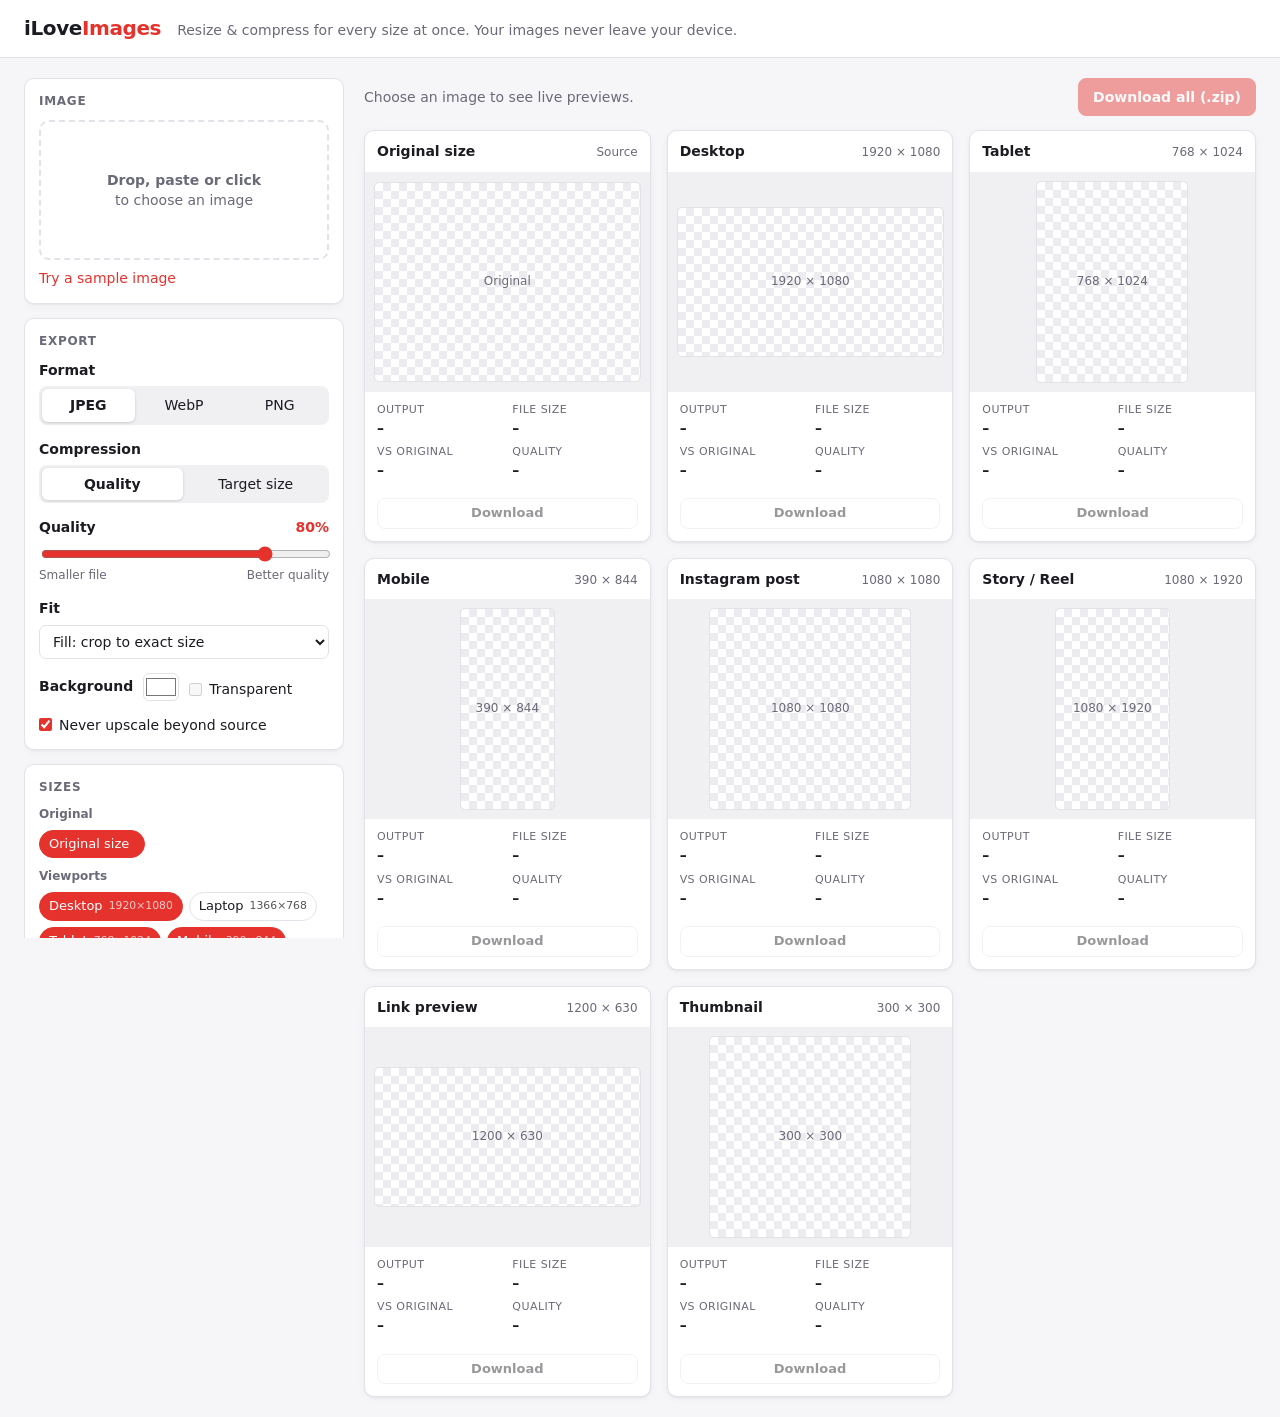
==== index.html @ 674a6811 "Add in-browser multi-size image resizer and compressor Static page with live previews for preset and" ====
<!doctype html>
<html lang="en">
<head>
  <meta charset="utf-8">
  <meta name="viewport" content="width=device-width, initial-scale=1">
  <title>iLoveImages Resizer</title>
  <meta name="description" content="Resize and compress images for many sizes at once, entirely in your browser.">
  <link rel="icon" href="favicon.svg" type="image/svg+xml">
  <link rel="stylesheet" href="styles.css">
</head>
<body>
  <header class="topbar">
    <div class="brand">iLove<span>Images</span></div>
    <p class="tagline">Resize &amp; compress for every size at once. Your images never leave your device.</p>
  </header>

  <main class="layout">
    <!-- Sidebar: source + export settings + presets -->
    <aside class="sidebar">
      <section class="panel" id="source-panel">
        <h2>Image</h2>
        <label class="dropzone" id="dropzone">
          <input type="file" id="file-input" accept="image/*" hidden>
          <img id="source-preview" alt="" hidden>
          <span class="dz-text" id="dz-text"><strong>Drop, paste or click</strong><br>to choose an image</span>
        </label>
        <dl class="meta" id="source-meta" hidden>
          <dt>File</dt><dd id="src-name"></dd>
          <dt>Dimensions</dt><dd id="src-dims"></dd>
          <dt>Size</dt><dd id="src-size"></dd>
        </dl>
        <button type="button" class="link-btn" id="sample-btn">Try a sample image</button>
      </section>

      <section class="panel">
        <h2>Export</h2>
        <div class="field">
          <span class="label">Format</span>
          <div class="seg" id="format-seg" role="radiogroup" aria-label="Format"></div>
        </div>

        <div class="field">
          <span class="label">Compression</span>
          <div class="seg" role="radiogroup" aria-label="Compression mode">
            <button type="button" data-mode="quality" class="seg-btn">Quality</button>
            <button type="button" data-mode="target" class="seg-btn">Target size</button>
          </div>
        </div>

        <div class="field" id="quality-field">
          <label class="label" for="quality">Quality <output id="quality-out"></output></label>
          <input type="range" id="quality" min="5" max="100" step="1">
          <div class="range-hints"><span>Smaller file</span><span>Better quality</span></div>
        </div>

        <div class="field" id="target-field" hidden>
          <label class="label" for="target-kb">Max file size per image</label>
          <div class="input-unit">
            <input type="number" id="target-kb" min="5" step="5" inputmode="numeric">
            <span>KB</span>
          </div>
          <label class="check"><input type="checkbox" id="allow-downscale"> Shrink dimensions if needed</label>
        </div>

        <p class="note" id="png-note" hidden>PNG is lossless, so the quality setting has no effect. Choose JPEG or WebP for smaller files.</p>

        <div class="field">
          <label class="label" for="fit">Fit</label>
          <select id="fit">
            <option value="cover">Fill: crop to exact size</option>
            <option value="contain">Fit inside: keep ratio, no crop</option>
            <option value="pad">Pad: exact size with background</option>
            <option value="stretch">Stretch: exact size, distort</option>
          </select>
        </div>

        <div class="field row">
          <label class="label" for="bg">Background</label>
          <input type="color" id="bg">
          <label class="check"><input type="checkbox" id="transparent"> Transparent</label>
        </div>

        <label class="check"><input type="checkbox" id="no-upscale"> Never upscale beyond source</label>
      </section>

      <section class="panel">
        <h2>Sizes</h2>
        <div id="preset-groups"></div>
        <form class="custom-form" id="custom-form">
          <input type="text" id="custom-name" placeholder="Name" maxlength="24" aria-label="Custom size name">
          <input type="number" id="custom-w" placeholder="W" min="1" max="10000" required aria-label="Width">
          <span>×</span>
          <input type="number" id="custom-h" placeholder="H" min="1" max="10000" required aria-label="Height">
          <button type="submit" class="btn small">Add</button>
        </form>
      </section>
    </aside>

    <!-- Results: one live card per enabled size -->
    <section class="results">
      <div class="results-bar">
        <div id="summary" class="summary">Choose an image to see live previews.</div>
        <button type="button" class="btn primary" id="download-all" disabled>Download all (.zip)</button>
      </div>
      <div class="grid" id="grid"></div>
    </section>
  </main>

  <dialog id="lightbox">
    <div class="lb-head">
      <span id="lb-title"></span>
      <button type="button" class="btn small" id="lb-close">Close</button>
    </div>
    <div class="lb-body checker"><img id="lb-img" alt=""></div>
  </dialog>

  <script type="module" src="app.js"></script>
</body>
</html>
---- styles.css ----
:root {
  --bg: #f6f6f8;
  --surface: #ffffff;
  --surface-2: #f0f0f3;
  --border: #e2e2e8;
  --text: #1b1b22;
  --muted: #6a6a78;
  --accent: #e5322d;
  --accent-text: #ffffff;
  --good: #1d8a4e;
  --warn: #b26a00;
  --checker-a: #ececf0;
  --checker-b: #ffffff;
  --radius: 10px;
  --shadow: 0 1px 2px rgb(0 0 0 / 0.05), 0 2px 8px rgb(0 0 0 / 0.04);
  color-scheme: light;
}

@media (prefers-color-scheme: dark) {
  :root:not([data-theme="light"]) {
    --bg: #121216;
    --surface: #1b1b21;
    --surface-2: #24242c;
    --border: #2f2f39;
    --text: #ececf1;
    --muted: #9a9aa8;
    --accent: #ff4d47;
    --good: #4cc282;
    --warn: #f0a83a;
    --checker-a: #26262d;
    --checker-b: #1e1e24;
    --shadow: none;
    color-scheme: dark;
  }
}

* { box-sizing: border-box; }
[hidden] { display: none !important; }

body {
  margin: 0;
  background: var(--bg);
  color: var(--text);
  font: 14px/1.45 system-ui, -apple-system, "Segoe UI", Roboto, sans-serif;
}

/* ---------- Top bar ---------- */
.topbar {
  display: flex;
  align-items: baseline;
  gap: 16px;
  flex-wrap: wrap;
  padding: 14px 24px;
  border-bottom: 1px solid var(--border);
  background: var(--surface);
}
.brand { font-weight: 800; font-size: 20px; letter-spacing: -0.02em; }
.brand span { color: var(--accent); }
.tagline { margin: 0; color: var(--muted); }

/* ---------- Layout ---------- */
.layout {
  display: grid;
  grid-template-columns: 320px minmax(0, 1fr);
  gap: 20px;
  padding: 20px 24px;
  align-items: start;
}
.sidebar {
  position: sticky;
  top: 20px;
  display: flex;
  flex-direction: column;
  gap: 14px;
  max-height: calc(100vh - 40px);
  overflow-y: auto;
}
@media (max-width: 860px) {
  .layout { grid-template-columns: 1fr; padding: 16px; }
  .sidebar { position: static; max-height: none; overflow: visible; }
  .topbar { padding: 12px 16px; }
}

.panel {
  background: var(--surface);
  border: 1px solid var(--border);
  border-radius: var(--radius);
  padding: 14px;
  box-shadow: var(--shadow);
}
.panel h2 {
  margin: 0 0 10px;
  font-size: 12px;
  text-transform: uppercase;
  letter-spacing: 0.06em;
  color: var(--muted);
}

/* ---------- Source / dropzone ---------- */
.dropzone {
  display: grid;
  place-items: center;
  min-height: 140px;
  border: 2px dashed var(--border);
  border-radius: var(--radius);
  cursor: pointer;
  text-align: center;
  color: var(--muted);
  overflow: hidden;
  transition: border-color 0.15s, background 0.15s;
}
.dropzone:hover, .dropzone.dragging { border-color: var(--accent); background: var(--surface-2); }
.dropzone img { max-width: 100%; max-height: 200px; display: block; }
.dropzone.has-image .dz-text { display: none; }
.dropzone.has-image { border-style: solid; min-height: 0; }

.meta {
  display: grid;
  grid-template-columns: auto 1fr;
  gap: 2px 12px;
  margin: 10px 0 0;
}
.meta dt { color: var(--muted); }
.meta dd { margin: 0; overflow-wrap: anywhere; font-variant-numeric: tabular-nums; }

.link-btn {
  margin-top: 8px;
  padding: 0;
  border: 0;
  background: none;
  color: var(--accent);
  cursor: pointer;
  font: inherit;
}
.link-btn:hover { text-decoration: underline; }

/* ---------- Form fields ---------- */
.field { margin-bottom: 14px; }
.field.row { display: flex; align-items: center; gap: 10px; flex-wrap: wrap; }
.field.row .label { margin: 0; }
.label { display: block; margin-bottom: 6px; font-weight: 600; }
.label output { float: right; font-weight: 600; color: var(--accent); font-variant-numeric: tabular-nums; }

.seg {
  display: flex;
  background: var(--surface-2);
  border-radius: 8px;
  padding: 3px;
  gap: 3px;
}
.seg-btn {
  flex: 1;
  border: 0;
  background: transparent;
  color: var(--text);
  padding: 6px 8px;
  border-radius: 6px;
  cursor: pointer;
  font: inherit;
  font-weight: 500;
}
.seg-btn[aria-checked="true"] { background: var(--surface); box-shadow: 0 1px 3px rgb(0 0 0 / 0.15); font-weight: 650; }
.seg-btn:disabled { opacity: 0.4; cursor: not-allowed; }

input[type="range"] { width: 100%; accent-color: var(--accent); }
.range-hints { display: flex; justify-content: space-between; font-size: 12px; color: var(--muted); }

select, input[type="number"], input[type="text"] {
  width: 100%;
  padding: 7px 9px;
  border: 1px solid var(--border);
  border-radius: 7px;
  background: var(--surface);
  color: var(--text);
  font: inherit;
}
input[type="color"] {
  width: 36px; height: 28px; padding: 0; border: 1px solid var(--border); border-radius: 6px; background: none;
}
.input-unit { display: flex; align-items: center; gap: 8px; }
.input-unit input { flex: 1; }

.check { display: flex; align-items: center; gap: 7px; cursor: pointer; margin-top: 6px; }
.check input { accent-color: var(--accent); margin: 0; }
.note { margin: -4px 0 14px; padding: 8px 10px; background: var(--surface-2); border-radius: 7px; color: var(--muted); font-size: 13px; }

/* ---------- Presets ---------- */
.preset-group + .preset-group { margin-top: 10px; }
.preset-group h3 { margin: 0 0 6px; font-size: 12px; color: var(--muted); font-weight: 600; }
.chips { display: flex; flex-wrap: wrap; gap: 6px; }
.chip {
  display: inline-flex;
  align-items: center;
  gap: 6px;
  padding: 4px 9px;
  border: 1px solid var(--border);
  border-radius: 999px;
  cursor: pointer;
  user-select: none;
  font-size: 13px;
  background: var(--surface);
}
.chip input { display: none; }
.chip:has(input:checked) { background: var(--accent); border-color: var(--accent); color: var(--accent-text); }
.chip small { opacity: 0.75; font-variant-numeric: tabular-nums; }
.chip .remove { border: 0; background: none; color: inherit; cursor: pointer; padding: 0 0 0 2px; font-size: 14px; line-height: 1; }

.custom-form { display: flex; align-items: center; gap: 6px; margin-top: 12px; }
.custom-form #custom-name { flex: 1.4; min-width: 0; }
.custom-form input[type="number"] { flex: 1; min-width: 0; }

/* ---------- Buttons ---------- */
.btn {
  border: 1px solid var(--border);
  background: var(--surface);
  color: var(--text);
  padding: 8px 14px;
  border-radius: 8px;
  cursor: pointer;
  font: inherit;
  font-weight: 600;
  white-space: nowrap;
}
.btn:hover:not(:disabled) { border-color: var(--accent); }
.btn:disabled { opacity: 0.45; cursor: not-allowed; }
.btn.small { padding: 5px 10px; font-size: 13px; }
.btn.primary { background: var(--accent); border-color: var(--accent); color: var(--accent-text); }
.btn.primary:hover:not(:disabled) { filter: brightness(1.08); }

/* ---------- Results ---------- */
.results-bar {
  display: flex;
  align-items: center;
  justify-content: space-between;
  gap: 12px;
  flex-wrap: wrap;
  margin-bottom: 14px;
}
.summary { color: var(--muted); font-variant-numeric: tabular-nums; }
.summary strong { color: var(--text); }

.grid {
  display: grid;
  grid-template-columns: repeat(auto-fill, minmax(250px, 1fr));
  gap: 16px;
  align-items: start;
}

.card {
  background: var(--surface);
  border: 1px solid var(--border);
  border-radius: var(--radius);
  overflow: hidden;
  box-shadow: var(--shadow);
  display: flex;
  flex-direction: column;
}
.card-head {
  display: flex;
  justify-content: space-between;
  align-items: baseline;
  gap: 8px;
  padding: 10px 12px;
}
.card-title { font-weight: 650; }
.card-target { color: var(--muted); font-size: 12px; font-variant-numeric: tabular-nums; white-space: nowrap; }

.frame-wrap {
  padding: 10px;
  background: var(--surface-2);
  display: grid;
  place-items: center;
  height: 220px;
  container-type: size;
}
.frame {
  position: relative;
  /* --r = width / height of the output; fit the frame inside the wrap */
  width: min(100cqw, calc(100cqh * var(--r, 1)));
  aspect-ratio: var(--r, 1);
  border-radius: 4px;
  overflow: hidden;
  outline: 1px solid var(--border);
  cursor: zoom-in;
}
.frame img { display: block; width: 100%; height: 100%; object-fit: fill; }
.frame .placeholder {
  position: absolute; inset: 0;
  display: grid; place-items: center;
  color: var(--muted); font-size: 12px; text-align: center; padding: 6px;
}
.frame.busy::after {
  content: "";
  position: absolute; inset: 0;
  background: linear-gradient(90deg, transparent, rgb(255 255 255 / 0.25), transparent);
  background-size: 200% 100%;
  animation: shimmer 1s linear infinite;
}
@keyframes shimmer { from { background-position: 200% 0; } to { background-position: -200% 0; } }

.checker {
  background-color: var(--checker-b);
  background-image:
    linear-gradient(45deg, var(--checker-a) 25%, transparent 25%),
    linear-gradient(-45deg, var(--checker-a) 25%, transparent 25%),
    linear-gradient(45deg, transparent 75%, var(--checker-a) 75%),
    linear-gradient(-45deg, transparent 75%, var(--checker-a) 75%);
  background-size: 16px 16px;
  background-position: 0 0, 0 8px, 8px -8px, -8px 0;
}

.stats {
  display: grid;
  grid-template-columns: 1fr 1fr;
  gap: 6px 10px;
  padding: 10px 12px 4px;
  font-variant-numeric: tabular-nums;
}
.stat span { display: block; font-size: 11px; color: var(--muted); text-transform: uppercase; letter-spacing: 0.04em; }
.stat b { font-weight: 650; }
.saving.good { color: var(--good); }
.saving.bad { color: var(--warn); }

.badges { display: flex; flex-wrap: wrap; gap: 4px; padding: 4px 12px 0; min-height: 4px; }
.badge { font-size: 11px; padding: 2px 7px; border-radius: 999px; background: var(--surface-2); color: var(--warn); }

.card-foot { padding: 10px 12px 12px; margin-top: auto; }
.card-foot .btn { width: 100%; }

/* ---------- Lightbox ---------- */
dialog#lightbox {
  width: min(96vw, 1400px);
  max-height: 92vh;
  padding: 0;
  border: 1px solid var(--border);
  border-radius: var(--radius);
  background: var(--surface);
  color: var(--text);
}
dialog#lightbox::backdrop { background: rgb(0 0 0 / 0.6); }
.lb-head { display: flex; justify-content: space-between; align-items: center; gap: 12px; padding: 10px 14px; border-bottom: 1px solid var(--border); font-variant-numeric: tabular-nums; }
.lb-body { overflow: auto; max-height: calc(92vh - 54px); display: grid; place-items: center; }
.lb-body img { display: block; max-width: none; }
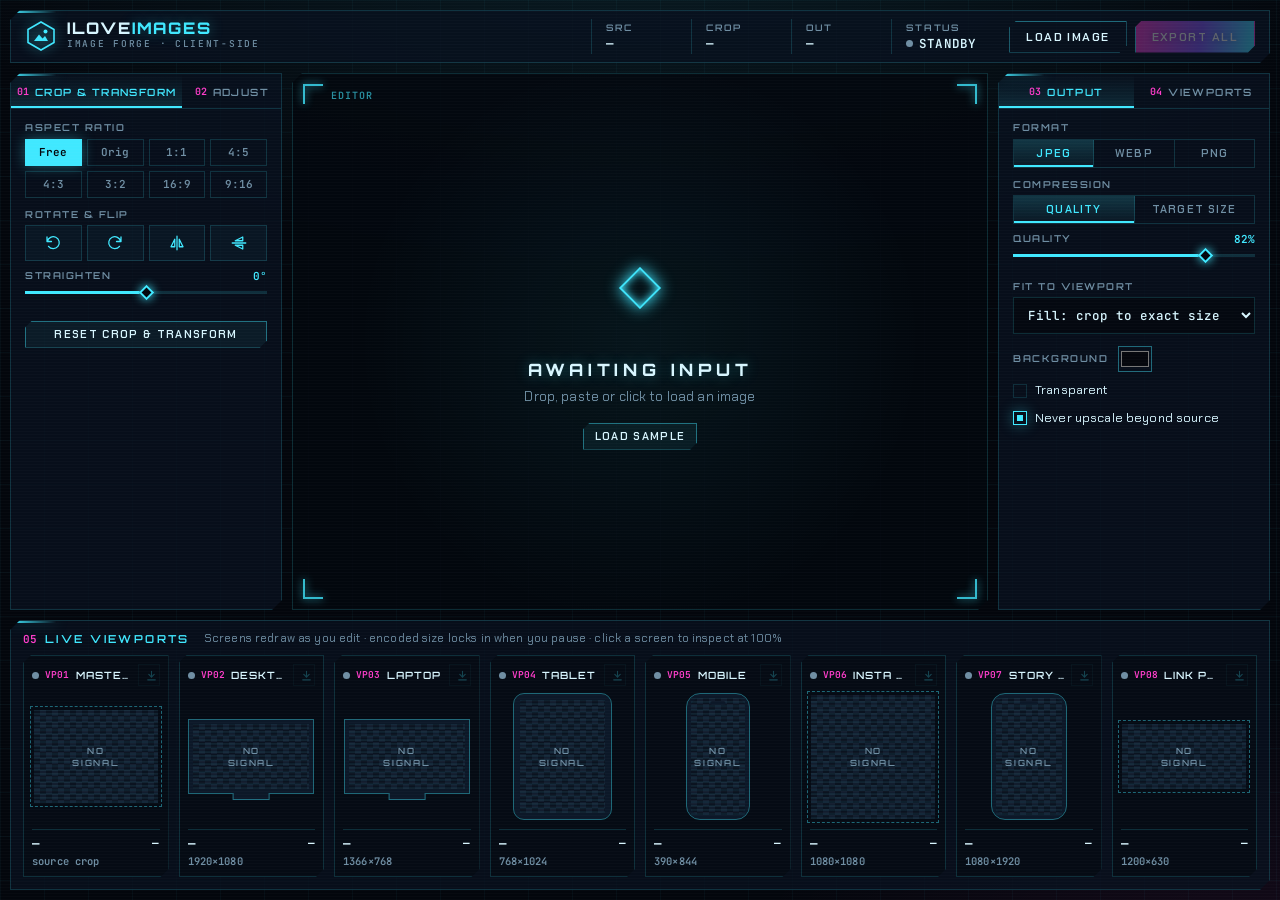
==== commit 10b0923e: "Redesign as live crop/edit studio with sci-fi HUD theme Interactive crop with aspect lock, rotate/fl" ====
--- a/index.html
+++ b/index.html
@@ -3,114 +3,181 @@
 <head>
   <meta charset="utf-8">
   <meta name="viewport" content="width=device-width, initial-scale=1">
-  <title>iLoveImages Resizer</title>
-  <meta name="description" content="Resize and compress images for many sizes at once, entirely in your browser.">
+  <title>iLoveImages Forge</title>
+  <meta name="description" content="Crop, edit and export an image to every screen size at once, live, entirely in your browser.">
   <link rel="icon" href="favicon.svg" type="image/svg+xml">
+  <link rel="preconnect" href="https://fonts.googleapis.com">
+  <link rel="preconnect" href="https://fonts.gstatic.com" crossorigin>
+  <link href="https://fonts.googleapis.com/css2?family=Chakra+Petch:wght@400;500;600;700&family=JetBrains+Mono:wght@400;600&family=Orbitron:wght@600;800&display=swap" rel="stylesheet">
   <link rel="stylesheet" href="styles.css">
 </head>
 <body>
-  <header class="topbar">
-    <div class="brand">iLove<span>Images</span></div>
-    <p class="tagline">Resize &amp; compress for every size at once. Your images never leave your device.</p>
-  </header>
+  <div class="app">
+    <!-- ============ HUD top bar ============ -->
+    <header class="hud">
+      <div class="logo">
+        <svg viewBox="0 0 32 32" aria-hidden="true"><path d="M16 2 29 9.5v13L16 30 3 22.5v-13z" fill="none" stroke="currentColor" stroke-width="1.6"/><path d="M9 21l5-6.5 3.5 4 2.5-2.5 3 5z" fill="currentColor"/><circle cx="20.5" cy="11.5" r="2" fill="currentColor"/></svg>
+        <div>
+          <div class="logo-name">ILOVE<span>IMAGES</span></div>
+          <div class="logo-sub">IMAGE FORGE · CLIENT-SIDE</div>
+        </div>
+      </div>
+      <dl class="readouts">
+        <div><dt>SRC</dt><dd id="ro-src">—</dd></div>
+        <div><dt>CROP</dt><dd id="ro-crop">—</dd></div>
+        <div><dt>OUT</dt><dd id="ro-out">—</dd></div>
+        <div><dt>STATUS</dt><dd><span class="led" id="status-led"></span><span id="ro-status">STANDBY</span></dd></div>
+      </dl>
+      <div class="hud-actions">
+        <label class="btn ghost" for="file-input">Load image</label>
+        <input type="file" id="file-input" accept="image/*" hidden>
+        <button type="button" class="btn primary" id="download-all" disabled>Export all</button>
+      </div>
+    </header>
 
-  <main class="layout">
-    <!-- Sidebar: source + export settings + presets -->
-    <aside class="sidebar">
-      <section class="panel" id="source-panel">
-        <h2>Image</h2>
-        <label class="dropzone" id="dropzone">
-          <input type="file" id="file-input" accept="image/*" hidden>
-          <img id="source-preview" alt="" hidden>
-          <span class="dz-text" id="dz-text"><strong>Drop, paste or click</strong><br>to choose an image</span>
-        </label>
-        <dl class="meta" id="source-meta" hidden>
-          <dt>File</dt><dd id="src-name"></dd>
-          <dt>Dimensions</dt><dd id="src-dims"></dd>
-          <dt>Size</dt><dd id="src-size"></dd>
-        </dl>
-        <button type="button" class="link-btn" id="sample-btn">Try a sample image</button>
-      </section>
+    <!-- ============ Left rail: editing tools ============ -->
+    <aside class="rail rail-left module" aria-label="Editing tools">
+      <div class="tabs" role="tablist">
+        <button type="button" role="tab" data-tab="t-crop" aria-selected="true"><i>01</i>Crop &amp; transform</button>
+        <button type="button" role="tab" data-tab="t-adjust" aria-selected="false"><i>02</i>Adjust</button>
+      </div>
 
-      <section class="panel">
-        <h2>Export</h2>
-        <div class="field">
-          <span class="label">Format</span>
-          <div class="seg" id="format-seg" role="radiogroup" aria-label="Format"></div>
+      <div class="tab-panel" id="t-crop" role="tabpanel">
+        <span class="field-label">Aspect ratio</span>
+        <div class="chips" id="aspect-chips">
+          <button type="button" data-aspect="free">Free</button>
+          <button type="button" data-aspect="orig">Orig</button>
+          <button type="button" data-aspect="1">1:1</button>
+          <button type="button" data-aspect="0.8">4:5</button>
+          <button type="button" data-aspect="1.3333">4:3</button>
+          <button type="button" data-aspect="1.5">3:2</button>
+          <button type="button" data-aspect="1.7778">16:9</button>
+          <button type="button" data-aspect="0.5625">9:16</button>
+        </div>
+        <span class="field-label">Rotate &amp; flip</span>
+        <div class="tool-row">
+          <button type="button" class="icon-btn" id="rot-left" title="Rotate left" aria-label="Rotate left">
+            <svg viewBox="0 0 24 24"><path d="M4 4v6h6M4.5 10A8 8 0 1 1 6 16.5"/></svg></button>
+          <button type="button" class="icon-btn" id="rot-right" title="Rotate right" aria-label="Rotate right">
+            <svg viewBox="0 0 24 24"><path d="M20 4v6h-6M19.5 10A8 8 0 1 0 18 16.5"/></svg></button>
+          <button type="button" class="icon-btn" id="flip-h" title="Flip horizontal" aria-label="Flip horizontal">
+            <svg viewBox="0 0 24 24"><path d="M12 3v18M9 7 4 17h5zM15 7l5 10h-5z"/></svg></button>
+          <button type="button" class="icon-btn" id="flip-v" title="Flip vertical" aria-label="Flip vertical">
+            <svg viewBox="0 0 24 24"><path d="M3 12h18M7 9 17 4v5zM7 15l10 5v-5z"/></svg></button>
+        </div>
+        <div class="slider" data-key="straighten">
+          <label>Straighten <output></output></label>
+          <input type="range" min="-45" max="45" step="0.5" value="0">
+        </div>
+        <button type="button" class="btn small wide" id="crop-reset">Reset crop &amp; transform</button>
+      </div>
+
+      <div class="tab-panel" id="t-adjust" role="tabpanel" hidden>
+        <span class="field-label">Looks</span>
+        <div class="chips" id="look-chips"></div>
+        <p class="note" id="filter-note" hidden>Your browser can't apply colour filters on canvas. Vignette still works.</p>
+        <div id="adjust-sliders"></div>
+        <button type="button" class="btn small wide" id="adjust-reset">Reset adjustments</button>
+      </div>
+    </aside>
+
+    <!-- ============ Stage: the editable image ============ -->
+    <main class="stage" id="stage">
+      <div class="stage-hud tl" id="stage-tl">EDITOR</div>
+      <div class="stage-hud tr" id="stage-tr"></div>
+      <div class="stage-hud bl" id="stage-bl"></div>
+      <div class="stage-hud br"><button type="button" class="link" id="reset-all" hidden>Reset all edits</button></div>
+      <span class="corner c1"></span><span class="corner c2"></span><span class="corner c3"></span><span class="corner c4"></span>
+
+      <div class="canvas-box" id="canvas-box" hidden>
+        <canvas id="stage-canvas"></canvas>
+        <div class="crop-layer" id="crop-layer">
+          <div class="crop-box" id="crop-box">
+            <div class="thirds"></div>
+            <span class="h" data-h="nw"></span><span class="h" data-h="n"></span><span class="h" data-h="ne"></span>
+            <span class="h" data-h="e"></span><span class="h" data-h="se"></span><span class="h" data-h="s"></span>
+            <span class="h" data-h="sw"></span><span class="h" data-h="w"></span>
+            <span class="crop-tag" id="crop-tag"></span>
+          </div>
+        </div>
+      </div>
+
+      <label class="intake" id="intake" for="file-input">
+        <span class="rings"><i></i><i></i><i></i></span>
+        <span class="intake-title">Awaiting input</span>
+        <span class="intake-sub">Drop, paste or click to load an image</span>
+        <button type="button" class="btn small" id="sample-btn">Load sample</button>
+      </label>
+    </main>
+
+    <!-- ============ Right rail: output settings ============ -->
+    <aside class="rail rail-right module" aria-label="Export settings">
+      <div class="tabs" role="tablist">
+        <button type="button" role="tab" data-tab="t-output" aria-selected="true"><i>03</i>Output</button>
+        <button type="button" role="tab" data-tab="t-vps" aria-selected="false"><i>04</i>Viewports</button>
+      </div>
+
+      <div class="tab-panel" id="t-output" role="tabpanel">
+        <span class="field-label">Format</span>
+        <div class="seg" id="format-seg" role="radiogroup" aria-label="Format"></div>
+
+        <span class="field-label">Compression</span>
+        <div class="seg" role="radiogroup" aria-label="Compression mode">
+          <button type="button" data-mode="quality" role="radio">Quality</button>
+          <button type="button" data-mode="target" role="radio">Target size</button>
         </div>
 
-        <div class="field">
-          <span class="label">Compression</span>
-          <div class="seg" role="radiogroup" aria-label="Compression mode">
-            <button type="button" data-mode="quality" class="seg-btn">Quality</button>
-            <button type="button" data-mode="target" class="seg-btn">Target size</button>
-          </div>
+        <div class="slider" id="quality-field">
+          <label>Quality <output id="quality-out"></output></label>
+          <input type="range" id="quality" min="5" max="100" step="1">
+        </div>
+        <p class="note" id="png-note" hidden>PNG is lossless. Quality has no effect.</p>
+
+        <div id="target-field" hidden>
+          <label class="field-label" for="target-kb">Max size per file</label>
+          <div class="unit-input"><input type="number" id="target-kb" min="5" step="5" inputmode="numeric"><span>KB</span></div>
+          <label class="check"><input type="checkbox" id="allow-downscale"><span></span>Shrink dimensions if needed</label>
         </div>
 
-        <div class="field" id="quality-field">
-          <label class="label" for="quality">Quality <output id="quality-out"></output></label>
-          <input type="range" id="quality" min="5" max="100" step="1">
-          <div class="range-hints"><span>Smaller file</span><span>Better quality</span></div>
+        <label class="field-label" for="fit">Fit to viewport</label>
+        <select id="fit">
+          <option value="cover">Fill: crop to exact size</option>
+          <option value="contain">Fit inside: keep ratio</option>
+          <option value="pad">Pad: exact size + background</option>
+          <option value="stretch">Stretch: exact size</option>
+        </select>
+
+        <div class="bg-row">
+          <span class="field-label">Background</span>
+          <input type="color" id="bg" aria-label="Background colour">
+          <label class="check"><input type="checkbox" id="transparent"><span></span>Transparent</label>
         </div>
+        <label class="check"><input type="checkbox" id="no-upscale"><span></span>Never upscale beyond source</label>
+      </div>
 
-        <div class="field" id="target-field" hidden>
-          <label class="label" for="target-kb">Max file size per image</label>
-          <div class="input-unit">
-            <input type="number" id="target-kb" min="5" step="5" inputmode="numeric">
-            <span>KB</span>
-          </div>
-          <label class="check"><input type="checkbox" id="allow-downscale"> Shrink dimensions if needed</label>
-        </div>
-
-        <p class="note" id="png-note" hidden>PNG is lossless, so the quality setting has no effect. Choose JPEG or WebP for smaller files.</p>
-
-        <div class="field">
-          <label class="label" for="fit">Fit</label>
-          <select id="fit">
-            <option value="cover">Fill: crop to exact size</option>
-            <option value="contain">Fit inside: keep ratio, no crop</option>
-            <option value="pad">Pad: exact size with background</option>
-            <option value="stretch">Stretch: exact size, distort</option>
-          </select>
-        </div>
-
-        <div class="field row">
-          <label class="label" for="bg">Background</label>
-          <input type="color" id="bg">
-          <label class="check"><input type="checkbox" id="transparent"> Transparent</label>
-        </div>
-
-        <label class="check"><input type="checkbox" id="no-upscale"> Never upscale beyond source</label>
-      </section>
-
-      <section class="panel">
-        <h2>Sizes</h2>
-        <div id="preset-groups"></div>
+      <div class="tab-panel" id="t-vps" role="tabpanel" hidden>
+        <div id="vp-toggles"></div>
         <form class="custom-form" id="custom-form">
-          <input type="text" id="custom-name" placeholder="Name" maxlength="24" aria-label="Custom size name">
+          <input type="text" id="custom-name" placeholder="Name" maxlength="20" aria-label="Viewport name">
           <input type="number" id="custom-w" placeholder="W" min="1" max="10000" required aria-label="Width">
-          <span>×</span>
           <input type="number" id="custom-h" placeholder="H" min="1" max="10000" required aria-label="Height">
-          <button type="submit" class="btn small">Add</button>
+          <button type="submit" class="btn small" aria-label="Add viewport">+</button>
         </form>
-      </section>
+      </div>
     </aside>
 
-    <!-- Results: one live card per enabled size -->
-    <section class="results">
-      <div class="results-bar">
-        <div id="summary" class="summary">Choose an image to see live previews.</div>
-        <button type="button" class="btn primary" id="download-all" disabled>Download all (.zip)</button>
+    <!-- ============ Viewport deck: live outputs ============ -->
+    <section class="deck" aria-label="Live viewport previews">
+      <div class="deck-head">
+        <h2><i>05</i>Live viewports</h2>
+        <span class="deck-sub" id="deck-sub">Screens redraw as you edit · encoded size locks in when you pause · click a screen to inspect at 100%</span>
       </div>
-      <div class="grid" id="grid"></div>
+      <div class="deck-track" id="deck"></div>
     </section>
-  </main>
+  </div>
 
   <dialog id="lightbox">
-    <div class="lb-head">
-      <span id="lb-title"></span>
-      <button type="button" class="btn small" id="lb-close">Close</button>
-    </div>
+    <div class="lb-head"><span id="lb-title"></span><button type="button" class="btn small" id="lb-close">Close</button></div>
     <div class="lb-body checker"><img id="lb-img" alt=""></div>
   </dialog>
 
--- a/styles.css
+++ b/styles.css
@@ -1,343 +1,715 @@
+/* =====================================================================
+   iLoveImages Forge: sci-fi HUD theme. Single-screen, no scrollbars.
+   ===================================================================== */
 :root {
-  --bg: #f6f6f8;
-  --surface: #ffffff;
-  --surface-2: #f0f0f3;
-  --border: #e2e2e8;
-  --text: #1b1b22;
-  --muted: #6a6a78;
-  --accent: #e5322d;
-  --accent-text: #ffffff;
-  --good: #1d8a4e;
-  --warn: #b26a00;
-  --checker-a: #ececf0;
-  --checker-b: #ffffff;
-  --radius: 10px;
-  --shadow: 0 1px 2px rgb(0 0 0 / 0.05), 0 2px 8px rgb(0 0 0 / 0.04);
-  color-scheme: light;
-}
-
-@media (prefers-color-scheme: dark) {
-  :root:not([data-theme="light"]) {
-    --bg: #121216;
-    --surface: #1b1b21;
-    --surface-2: #24242c;
-    --border: #2f2f39;
-    --text: #ececf1;
-    --muted: #9a9aa8;
-    --accent: #ff4d47;
-    --good: #4cc282;
-    --warn: #f0a83a;
-    --checker-a: #26262d;
-    --checker-b: #1e1e24;
-    --shadow: none;
-    color-scheme: dark;
-  }
+  --void: #03060c;
+  --panel: rgba(8, 17, 30, 0.8);
+  --panel-solid: #08111e;
+  --line: rgba(64, 232, 255, 0.16);
+  --line-strong: rgba(64, 232, 255, 0.42);
+  --cyan: #40e8ff;
+  --cyan-dim: rgba(64, 232, 255, 0.6);
+  --magenta: #ff3dcb;
+  --amber: #ffb547;
+  --green: #45ffaa;
+  --red: #ff5470;
+  --text: #d8f6ff;
+  --muted: #6f8ea3;
+  --glow: 0 0 14px rgba(64, 232, 255, 0.35);
+  --font-ui: "Chakra Petch", system-ui, sans-serif;
+  --font-display: "Orbitron", "Chakra Petch", sans-serif;
+  --font-mono: "JetBrains Mono", ui-monospace, monospace;
+  --cut: 10px;
+  --deck-h: clamp(200px, 30vh, 290px);
+  color-scheme: dark;
 }
 
 * { box-sizing: border-box; }
 [hidden] { display: none !important; }
 
+html, body { margin: 0; height: 100%; }
 body {
+  background:
+    radial-gradient(1200px 600px at 50% -10%, rgba(64, 232, 255, 0.10), transparent 60%),
+    radial-gradient(900px 500px at 100% 110%, rgba(255, 61, 203, 0.08), transparent 60%),
+    linear-gradient(rgba(64, 232, 255, 0.035) 1px, transparent 1px) 0 0 / 44px 44px,
+    linear-gradient(90deg, rgba(64, 232, 255, 0.035) 1px, transparent 1px) 0 0 / 44px 44px,
+    var(--void);
+  color: var(--text);
+  font: 14px/1.4 var(--font-ui);
+  letter-spacing: 0.01em;
+  -webkit-font-smoothing: antialiased;
+}
+/* faint CRT scanlines */
+body::after {
+  content: "";
+  position: fixed; inset: 0;
+  pointer-events: none;
+  background: repeating-linear-gradient(0deg, rgba(255, 255, 255, 0.018) 0 1px, transparent 1px 3px);
+  z-index: 100;
+}
+
+/* ---------------------------------------------------------------------
+   Layout: everything fits one screen, nothing scrolls
+   --------------------------------------------------------------------- */
+.app {
+  display: grid;
+  grid-template-columns: 272px minmax(0, 1fr) 272px;
+  grid-template-rows: auto minmax(0, 1fr) var(--deck-h);
+  grid-template-areas:
+    "hud  hud   hud"
+    "left stage right"
+    "deck deck  deck";
+  gap: 10px;
+  padding: 10px;
+  height: 100vh;
+  height: 100dvh;
+  overflow: hidden;
+}
+body { overflow: hidden; }
+.hud { grid-area: hud; }
+.rail-left { grid-area: left; }
+.stage { grid-area: stage; }
+.rail-right { grid-area: right; }
+.deck { grid-area: deck; }
+
+/* Small screens can't hold every panel at once; stack and let the page flow. */
+@media (max-width: 1000px), (max-height: 600px) {
+  body { overflow: auto; }
+  .app {
+    height: auto;
+    overflow: visible;
+    grid-template-columns: minmax(0, 1fr) minmax(0, 1fr);
+    grid-template-rows: auto 58vh auto auto;
+    grid-template-areas: "hud hud" "stage stage" "deck deck" "left right";
+  }
+}
+@media (max-width: 1000px), (max-height: 600px) {
+  .app { grid-template-rows: auto 58vh auto auto; }
+}
+@media (max-width: 640px) {
+  .app {
+    grid-template-columns: minmax(0, 1fr);
+    grid-template-rows: auto 52vh auto auto auto;
+    grid-template-areas: "hud" "stage" "deck" "left" "right";
+    padding: 8px; gap: 8px;
+  }
+}
+
+/* ---------------------------------------------------------------------
+   Shared HUD surfaces: angled corners + accent bar
+   --------------------------------------------------------------------- */
+.hud, .module, .stage, .deck, .vp-card {
+  position: relative;
+  background: var(--panel);
+  border: 1px solid var(--line);
+  clip-path: polygon(var(--cut) 0, 100% 0, 100% calc(100% - var(--cut)), calc(100% - var(--cut)) 100%, 0 100%, 0 var(--cut));
+}
+.module::before, .deck::before, .hud::before {
+  content: "";
+  position: absolute; top: 0; left: 0;
+  width: 46px; height: 2px;
+  background: linear-gradient(90deg, var(--cyan), transparent);
+  box-shadow: var(--glow);
+}
+
+h2 {
+  display: flex;
+  align-items: center;
+  gap: 8px;
   margin: 0;
-  background: var(--bg);
+  font: 600 11px/1 var(--font-display);
+  letter-spacing: 0.22em;
+  text-transform: uppercase;
+  color: var(--cyan);
+}
+h2 i, .tabs i {
+  font-style: normal;
+  font-family: var(--font-mono);
+  color: var(--magenta);
+  letter-spacing: 0;
+}
+
+/* ---------------------------------------------------------------------
+   HUD bar
+   --------------------------------------------------------------------- */
+.hud {
+  display: flex;
+  align-items: center;
+  gap: 18px;
+  padding: 8px 14px;
+  flex-wrap: wrap;
+}
+.logo { display: flex; align-items: center; gap: 10px; color: var(--cyan); }
+.logo svg { width: 32px; height: 32px; filter: drop-shadow(0 0 6px rgba(64, 232, 255, 0.6)); }
+.logo-name { font: 800 16px/1 var(--font-display); letter-spacing: 0.12em; color: var(--text); }
+.logo-name span { color: var(--cyan); text-shadow: var(--glow); }
+.logo-sub { font: 500 9.5px/1.7 var(--font-mono); color: var(--muted); letter-spacing: 0.18em; }
+
+.readouts { display: flex; margin: 0 0 0 auto; flex-wrap: wrap; }
+.readouts > div { padding: 2px 14px; border-left: 1px solid var(--line); min-width: 100px; }
+.readouts dt { font: 600 9px/1.5 var(--font-display); letter-spacing: 0.2em; color: var(--muted); }
+.readouts dd { margin: 0; font: 600 12.5px/1.4 var(--font-mono); white-space: nowrap; display: flex; align-items: center; gap: 6px; }
+.hud-actions { display: flex; gap: 8px; }
+@media (max-width: 640px) {
+  .readouts { margin: 0; width: 100%; }
+  .readouts > div { min-width: 0; flex: 1 1 40%; }
+  .hud-actions { width: 100%; }
+  .hud-actions .btn { flex: 1; }
+}
+
+.led { display: inline-block; width: 7px; height: 7px; border-radius: 50%; background: var(--muted); flex: none; }
+.led.live { background: var(--amber); box-shadow: 0 0 8px var(--amber); animation: pulse 0.8s ease-in-out infinite; }
+.led.ok { background: var(--green); box-shadow: 0 0 8px var(--green); }
+.led.err { background: var(--red); box-shadow: 0 0 8px var(--red); }
+@keyframes pulse { 50% { opacity: 0.35; } }
+
+/* ---------------------------------------------------------------------
+   Rails (tabbed so they never need to scroll)
+   --------------------------------------------------------------------- */
+.rail { padding: 0 14px 14px; min-width: 0; min-height: 0; overflow: hidden; display: flex; flex-direction: column; }
+
+.tabs { display: flex; margin: 0 -14px 12px; border-bottom: 1px solid var(--line); }
+.tabs button {
+  flex: 1;
+  padding: 13px 6px 11px;
+  border: 0;
+  background: transparent;
+  color: var(--muted);
+  font: 600 10px/1 var(--font-display);
+  letter-spacing: 0.14em;
+  text-transform: uppercase;
+  cursor: pointer;
+  display: flex; align-items: center; justify-content: center; gap: 6px;
+  white-space: nowrap;
+}
+.tabs button:hover { color: var(--text); }
+.tabs button[aria-selected="true"] {
+  color: var(--cyan);
+  background: linear-gradient(0deg, rgba(64, 232, 255, 0.12), transparent);
+  box-shadow: inset 0 -2px 0 var(--cyan);
+}
+
+.field-label {
+  display: block;
+  margin: 12px 0 6px;
+  font: 600 9.5px/1 var(--font-display);
+  letter-spacing: 0.16em;
+  text-transform: uppercase;
+  color: var(--muted);
+}
+.tab-panel > .field-label:first-child { margin-top: 2px; }
+
+.note {
+  margin: 8px 0 0;
+  padding: 6px 9px;
+  border-left: 2px solid var(--amber);
+  background: rgba(255, 181, 71, 0.07);
+  color: #e9cf9f;
+  font-size: 12px;
+}
+
+/* ---------------------------------------------------------------------
+   Buttons
+   --------------------------------------------------------------------- */
+.btn {
+  --c: 7px;
+  display: inline-flex;
+  align-items: center;
+  justify-content: center;
+  gap: 6px;
+  padding: 9px 16px;
+  border: 1px solid var(--line-strong);
+  background: rgba(64, 232, 255, 0.06);
   color: var(--text);
-  font: 14px/1.45 system-ui, -apple-system, "Segoe UI", Roboto, sans-serif;
-}
-
-/* ---------- Top bar ---------- */
-.topbar {
+  font: 600 12px/1 var(--font-ui);
+  letter-spacing: 0.12em;
+  text-transform: uppercase;
+  cursor: pointer;
+  clip-path: polygon(var(--c) 0, 100% 0, 100% calc(100% - var(--c)), calc(100% - var(--c)) 100%, 0 100%, 0 var(--c));
+  transition: background 0.15s, box-shadow 0.15s, color 0.15s;
+  white-space: nowrap;
+  user-select: none;
+}
+.btn:hover:not(:disabled) { background: rgba(64, 232, 255, 0.16); color: #fff; box-shadow: inset 0 0 12px rgba(64, 232, 255, 0.25); }
+.btn:disabled { opacity: 0.35; cursor: not-allowed; }
+.btn.small { padding: 7px 11px; font-size: 11px; }
+.btn.wide { width: 100%; margin-top: 14px; }
+.btn.primary {
+  border-color: transparent;
+  background: linear-gradient(100deg, var(--magenta), #8b5cff 55%, var(--cyan));
+  color: #fff;
+  text-shadow: 0 0 6px rgba(0, 0, 0, 0.4);
+}
+.btn.primary:hover:not(:disabled) { filter: brightness(1.12); box-shadow: 0 0 18px rgba(255, 61, 203, 0.45); }
+.btn.ghost { background: transparent; }
+
+.link {
+  border: 0; background: none; padding: 0;
+  color: var(--magenta);
+  font: 600 10px/1 var(--font-display);
+  letter-spacing: 0.16em;
+  text-transform: uppercase;
+  cursor: pointer;
+}
+.link:hover { text-shadow: 0 0 8px var(--magenta); }
+
+.chips { display: grid; grid-template-columns: repeat(4, 1fr); gap: 5px; }
+.chips button {
+  padding: 7px 2px;
+  border: 1px solid var(--line);
+  background: transparent;
+  color: var(--muted);
+  font: 600 11px/1 var(--font-mono);
+  cursor: pointer;
+  transition: all 0.12s;
+  white-space: nowrap;
+}
+.chips button:hover { color: var(--text); border-color: var(--line-strong); }
+.chips button[aria-pressed="true"] {
+  color: var(--void);
+  background: var(--cyan);
+  border-color: var(--cyan);
+  box-shadow: var(--glow);
+}
+
+.tool-row { display: grid; grid-template-columns: repeat(4, 1fr); gap: 5px; }
+.icon-btn {
+  display: grid; place-items: center;
+  height: 36px;
+  border: 1px solid var(--line);
+  background: rgba(64, 232, 255, 0.04);
+  color: var(--cyan);
+  cursor: pointer;
+  transition: all 0.12s;
+}
+.icon-btn svg { width: 18px; height: 18px; fill: none; stroke: currentColor; stroke-width: 1.7; stroke-linecap: round; stroke-linejoin: round; }
+.icon-btn:hover { background: rgba(64, 232, 255, 0.14); box-shadow: inset 0 0 10px rgba(64, 232, 255, 0.3); }
+.icon-btn[aria-pressed="true"] { border-color: var(--magenta); color: var(--magenta); }
+
+.seg { display: flex; border: 1px solid var(--line); }
+.seg button {
+  flex: 1;
+  padding: 8px 4px;
+  border: 0;
+  border-right: 1px solid var(--line);
+  background: transparent;
+  color: var(--muted);
+  font: 600 11px/1 var(--font-ui);
+  letter-spacing: 0.1em;
+  text-transform: uppercase;
+  cursor: pointer;
+}
+.seg button:last-child { border-right: 0; }
+.seg button:hover:not(:disabled) { color: var(--text); }
+.seg button[aria-checked="true"] {
+  color: var(--cyan);
+  background: linear-gradient(180deg, rgba(64, 232, 255, 0.18), rgba(64, 232, 255, 0.04));
+  box-shadow: inset 0 -2px 0 var(--cyan);
+}
+.seg button:disabled { opacity: 0.3; cursor: not-allowed; }
+
+/* ---------------------------------------------------------------------
+   Sliders
+   --------------------------------------------------------------------- */
+.slider { margin-top: 10px; }
+.slider label {
   display: flex;
-  align-items: baseline;
-  gap: 16px;
-  flex-wrap: wrap;
-  padding: 14px 24px;
-  border-bottom: 1px solid var(--border);
-  background: var(--surface);
-}
-.brand { font-weight: 800; font-size: 20px; letter-spacing: -0.02em; }
-.brand span { color: var(--accent); }
-.tagline { margin: 0; color: var(--muted); }
-
-/* ---------- Layout ---------- */
-.layout {
+  justify-content: space-between;
+  margin-bottom: 1px;
+  font: 600 9.5px/1 var(--font-display);
+  letter-spacing: 0.16em;
+  text-transform: uppercase;
+  color: var(--muted);
+}
+.slider output { font: 600 11px/1 var(--font-mono); color: var(--cyan); letter-spacing: 0; }
+.slider.changed output { color: var(--magenta); }
+#adjust-sliders { display: grid; grid-template-columns: 1fr 1fr; gap: 0 14px; margin-top: 4px; }
+#adjust-sliders .slider { margin-top: 9px; min-width: 0; }
+#adjust-sliders .slider label { letter-spacing: 0.08em; gap: 4px; }
+
+input[type="range"] {
+  --p: 50%;
+  -webkit-appearance: none;
+  appearance: none;
+  width: 100%;
+  height: 18px;
+  background: transparent;
+  cursor: pointer;
+  margin: 0;
+}
+input[type="range"]::-webkit-slider-runnable-track {
+  height: 3px;
+  background: linear-gradient(90deg, var(--cyan) var(--p), rgba(64, 232, 255, 0.15) var(--p));
+}
+input[type="range"]::-moz-range-track { height: 3px; background: rgba(64, 232, 255, 0.15); }
+input[type="range"]::-moz-range-progress { height: 3px; background: var(--cyan); }
+input[type="range"]::-webkit-slider-thumb {
+  -webkit-appearance: none;
+  width: 11px; height: 11px;
+  margin-top: -4px;
+  background: var(--void);
+  border: 2px solid var(--cyan);
+  transform: rotate(45deg);
+  box-shadow: 0 0 10px var(--cyan);
+}
+input[type="range"]::-moz-range-thumb {
+  width: 8px; height: 8px;
+  border-radius: 0;
+  background: var(--void);
+  border: 2px solid var(--cyan);
+  transform: rotate(45deg);
+  box-shadow: 0 0 10px var(--cyan);
+}
+input[type="range"]:disabled { opacity: 0.3; cursor: not-allowed; }
+
+/* ---------------------------------------------------------------------
+   Inputs
+   --------------------------------------------------------------------- */
+select, input[type="number"], input[type="text"] {
+  width: 100%;
+  padding: 8px 10px;
+  border: 1px solid var(--line);
+  border-radius: 0;
+  background: rgba(3, 6, 12, 0.7);
+  color: var(--text);
+  font: 500 12.5px/1.2 var(--font-mono);
+  outline: none;
+}
+select:focus, input:focus-visible { border-color: var(--cyan); box-shadow: var(--glow); }
+select option { background: var(--panel-solid); }
+.unit-input { display: flex; align-items: center; gap: 8px; }
+.unit-input span { font: 600 11px var(--font-mono); color: var(--muted); }
+
+input[type="color"] {
+  width: 34px; height: 26px;
+  padding: 0;
+  border: 1px solid var(--line-strong);
+  background: none;
+  cursor: pointer;
+}
+input[type="color"]:disabled { opacity: 0.3; }
+.bg-row { display: flex; align-items: center; gap: 10px; margin-top: 12px; flex-wrap: wrap; }
+.bg-row .field-label { margin: 0; }
+.bg-row .check { margin: 0; }
+
+.check {
+  display: flex;
+  align-items: center;
+  gap: 8px;
+  margin-top: 10px;
+  font-size: 12.5px;
+  cursor: pointer;
+}
+.check input { position: absolute; opacity: 0; pointer-events: none; }
+.check span { width: 14px; height: 14px; flex: none; border: 1px solid var(--line-strong); display: grid; place-items: center; }
+.check input:checked + span { border-color: var(--cyan); box-shadow: var(--glow); }
+.check input:checked + span::after { content: ""; width: 6px; height: 6px; background: var(--cyan); }
+.check input:disabled + span { opacity: 0.35; }
+.check input:focus-visible + span { outline: 1px solid var(--cyan); outline-offset: 2px; }
+
+/* viewport toggles */
+#vp-toggles { display: flex; flex-direction: column; gap: 1px; }
+.vp-toggle {
   display: grid;
-  grid-template-columns: 320px minmax(0, 1fr);
-  gap: 20px;
-  padding: 20px 24px;
-  align-items: start;
-}
-.sidebar {
-  position: sticky;
-  top: 20px;
+  grid-template-columns: 12px 1fr auto auto;
+  align-items: center;
+  gap: 8px;
+  padding: 4px 6px;
+  border: 1px solid transparent;
+  cursor: pointer;
+  font-size: 12.5px;
+}
+.vp-toggle:hover { border-color: var(--line); background: rgba(64, 232, 255, 0.04); }
+.vp-toggle input { position: absolute; opacity: 0; pointer-events: none; }
+.vp-toggle .box { width: 12px; height: 12px; border: 1px solid var(--line-strong); }
+.vp-toggle input:checked ~ .box { background: var(--cyan); border-color: var(--cyan); box-shadow: var(--glow); }
+.vp-toggle input:focus-visible ~ .box { outline: 1px solid var(--cyan); outline-offset: 2px; }
+.vp-toggle small { font: 500 10.5px var(--font-mono); color: var(--muted); }
+.vp-toggle .rm { border: 0; background: none; color: var(--red); cursor: pointer; font: 600 14px/1 var(--font-mono); padding: 0 2px; }
+.vp-group-label { margin: 8px 0 2px; font: 600 9px/1 var(--font-display); letter-spacing: 0.2em; color: var(--magenta); opacity: 0.85; }
+.vp-group-label:first-child { margin-top: 0; }
+
+.custom-form { display: grid; grid-template-columns: 1.5fr 1fr 1fr auto; gap: 5px; margin-top: 10px; }
+.custom-form input { padding: 7px 6px; font-size: 12px; min-width: 0; }
+
+/* ---------------------------------------------------------------------
+   Stage
+   --------------------------------------------------------------------- */
+.stage {
+  display: grid;
+  place-items: center;
+  overflow: hidden;
+  min-width: 0;
+  min-height: 0;
+  background:
+    radial-gradient(circle at 50% 50%, rgba(64, 232, 255, 0.06), transparent 65%),
+    rgba(3, 7, 14, 0.88);
+}
+.stage .corner {
+  position: absolute;
+  width: 20px; height: 20px;
+  border: 2px solid var(--cyan);
+  filter: drop-shadow(0 0 4px var(--cyan));
+  pointer-events: none;
+  opacity: 0.8;
+}
+.corner.c1 { top: 10px; left: 10px; border-right: 0; border-bottom: 0; }
+.corner.c2 { top: 10px; right: 10px; border-left: 0; border-bottom: 0; }
+.corner.c3 { bottom: 10px; left: 10px; border-right: 0; border-top: 0; }
+.corner.c4 { bottom: 10px; right: 10px; border-left: 0; border-top: 0; }
+
+.stage-hud {
+  position: absolute;
+  z-index: 3;
+  font: 600 10px/1.5 var(--font-mono);
+  letter-spacing: 0.1em;
+  color: var(--cyan-dim);
+  text-transform: uppercase;
+  pointer-events: none;
+  white-space: nowrap;
+}
+.stage-hud.tl { top: 14px; left: 38px; }
+.stage-hud.tr { top: 14px; right: 38px; text-align: right; }
+.stage-hud.bl { bottom: 14px; left: 38px; }
+.stage-hud.br { bottom: 12px; right: 38px; pointer-events: auto; }
+
+.stage:focus-visible { outline: 1px solid var(--cyan); outline-offset: -4px; }
+.canvas-box { position: absolute; }
+#stage-canvas { position: absolute; inset: 0; width: 100%; height: 100%; display: block; }
+
+.crop-layer { position: absolute; inset: 0; touch-action: none; overflow: hidden; }
+.crop-box {
+  position: absolute;
+  outline: 1px solid var(--cyan);
+  box-shadow: 0 0 0 9999px rgba(2, 5, 12, 0.66), 0 0 16px rgba(64, 232, 255, 0.45);
+  cursor: move;
+}
+.thirds {
+  position: absolute; inset: 0;
+  pointer-events: none;
+  background-image:
+    linear-gradient(90deg, rgba(64, 232, 255, 0.4) 1px, transparent 1px),
+    linear-gradient(0deg, rgba(64, 232, 255, 0.4) 1px, transparent 1px);
+  background-size: 33.333% 33.333%;
+  background-position: -1px -1px;
+  opacity: 0;
+  transition: opacity 0.15s;
+}
+.crop-layer.dragging .thirds, .crop-box:hover .thirds { opacity: 1; }
+
+.h {
+  position: absolute;
+  width: 14px; height: 14px;
+  margin: -7px 0 0 -7px;
+  background: var(--void);
+  border: 2px solid var(--cyan);
+  box-shadow: 0 0 8px var(--cyan);
+  transform: rotate(45deg) scale(0.8);
+}
+.h::after { content: ""; position: absolute; inset: -10px; } /* larger touch target */
+.h[data-h="nw"] { left: 0; top: 0; cursor: nwse-resize; }
+.h[data-h="n"] { left: 50%; top: 0; cursor: ns-resize; }
+.h[data-h="ne"] { left: 100%; top: 0; cursor: nesw-resize; }
+.h[data-h="e"] { left: 100%; top: 50%; cursor: ew-resize; }
+.h[data-h="se"] { left: 100%; top: 100%; cursor: nwse-resize; }
+.h[data-h="s"] { left: 50%; top: 100%; cursor: ns-resize; }
+.h[data-h="sw"] { left: 0; top: 100%; cursor: nesw-resize; }
+.h[data-h="w"] { left: 0; top: 50%; cursor: ew-resize; }
+.h[data-h="n"], .h[data-h="s"], .h[data-h="e"], .h[data-h="w"] { transform: rotate(45deg) scale(0.6); }
+
+.crop-tag {
+  position: absolute;
+  left: 50%; top: 50%;
+  transform: translate(-50%, -50%);
+  padding: 2px 7px;
+  background: rgba(3, 6, 12, 0.75);
+  border: 1px solid var(--line-strong);
+  color: var(--cyan);
+  font: 600 10px/1.4 var(--font-mono);
+  white-space: nowrap;
+  pointer-events: none;
+  opacity: 0;
+  transition: opacity 0.15s;
+}
+.crop-layer.dragging .crop-tag { opacity: 1; }
+
+/* empty-state intake */
+.intake {
   display: flex;
   flex-direction: column;
-  gap: 14px;
-  max-height: calc(100vh - 40px);
-  overflow-y: auto;
-}
-@media (max-width: 860px) {
-  .layout { grid-template-columns: 1fr; padding: 16px; }
-  .sidebar { position: static; max-height: none; overflow: visible; }
-  .topbar { padding: 12px 16px; }
-}
-
-.panel {
-  background: var(--surface);
-  border: 1px solid var(--border);
-  border-radius: var(--radius);
-  padding: 14px;
-  box-shadow: var(--shadow);
-}
-.panel h2 {
-  margin: 0 0 10px;
-  font-size: 12px;
-  text-transform: uppercase;
-  letter-spacing: 0.06em;
-  color: var(--muted);
-}
-
-/* ---------- Source / dropzone ---------- */
-.dropzone {
+  align-items: center;
+  gap: 10px;
+  padding: 30px;
+  cursor: pointer;
+  text-align: center;
+}
+.stage.dragging { box-shadow: inset 0 0 0 2px var(--magenta), inset 0 0 40px rgba(255, 61, 203, 0.25); }
+.rings { position: relative; width: 110px; height: 110px; margin-bottom: 8px; }
+.rings i {
+  position: absolute; inset: 0;
+  border: 1px solid var(--cyan);
+  border-radius: 50%;
+  opacity: 0;
+  animation: ring 2.4s linear infinite;
+}
+.rings i:nth-child(2) { animation-delay: 0.8s; }
+.rings i:nth-child(3) { animation-delay: 1.6s; }
+.rings::after {
+  content: "";
+  position: absolute;
+  inset: 40px;
+  border: 2px solid var(--cyan);
+  transform: rotate(45deg);
+  box-shadow: 0 0 16px var(--cyan), inset 0 0 10px var(--cyan);
+}
+@keyframes ring { 0% { transform: scale(0.3); opacity: 0.9; } 100% { transform: scale(1.2); opacity: 0; } }
+.intake-title { font: 800 17px/1 var(--font-display); letter-spacing: 0.28em; text-transform: uppercase; text-shadow: var(--glow); }
+.intake-sub { color: var(--muted); font-size: 13px; margin-bottom: 6px; }
+
+/* ---------------------------------------------------------------------
+   Viewport deck: cards share the width, never scroll
+   --------------------------------------------------------------------- */
+.deck { display: flex; flex-direction: column; padding: 10px 12px 12px; min-width: 0; min-height: 0; overflow: hidden; }
+.deck-head { display: flex; align-items: center; gap: 14px; margin-bottom: 8px; }
+.deck-head h2 { flex: none; }
+.deck-sub { font-size: 11.5px; color: var(--muted); white-space: nowrap; overflow: hidden; text-overflow: ellipsis; }
+
+.deck-track {
+  flex: 1;
+  min-height: 0;
+  display: flex;
+  justify-content: center;
+  gap: 10px;
+  overflow: hidden;
+}
+.vp-card {
+  --cut: 8px;
+  flex: 1 1 0;
+  min-width: 0;
+  max-width: 250px;
+  display: flex;
+  flex-direction: column;
+  padding: 8px;
+  background: rgba(5, 11, 20, 0.92);
+  transition: border-color 0.2s;
+}
+.vp-card:hover { border-color: var(--line-strong); }
+.vp-head { display: flex; align-items: center; gap: 6px; margin-bottom: 6px; min-width: 0; }
+.vp-id { font: 600 9.5px/1 var(--font-mono); color: var(--magenta); flex: none; }
+.vp-name { flex: 1; min-width: 0; font: 600 10px/1.2 var(--font-display); letter-spacing: 0.1em; text-transform: uppercase; white-space: nowrap; overflow: hidden; text-overflow: ellipsis; }
+.vp-dl {
+  flex: none;
+  display: grid; place-items: center;
+  width: 22px; height: 22px;
+  border: 1px solid var(--line);
+  background: transparent;
+  color: var(--cyan);
+  cursor: pointer;
+}
+.vp-dl svg { width: 13px; height: 13px; fill: none; stroke: currentColor; stroke-width: 2; stroke-linecap: round; stroke-linejoin: round; }
+.vp-dl:hover:not(:disabled) { background: var(--cyan); color: var(--void); box-shadow: var(--glow); }
+.vp-dl:disabled { opacity: 0.25; cursor: not-allowed; }
+
+.vp-slot {
+  flex: 1;
+  min-height: 0;
   display: grid;
   place-items: center;
-  min-height: 140px;
-  border: 2px dashed var(--border);
-  border-radius: var(--radius);
-  cursor: pointer;
+  cursor: zoom-in;
+  position: relative;
+}
+.vp-screen { position: relative; display: block; }
+.vp-screen canvas { display: block; width: 100%; height: 100%; }
+.vp-screen.empty canvas { opacity: 0; }
+.vp-screen .nosignal {
+  position: absolute; inset: 0;
+  display: none;
+  place-items: center;
+  font: 600 8.5px/1.3 var(--font-display);
+  letter-spacing: 0.2em;
+  color: var(--muted);
   text-align: center;
-  color: var(--muted);
-  overflow: hidden;
-  transition: border-color 0.15s, background 0.15s;
-}
-.dropzone:hover, .dropzone.dragging { border-color: var(--accent); background: var(--surface-2); }
-.dropzone img { max-width: 100%; max-height: 200px; display: block; }
-.dropzone.has-image .dz-text { display: none; }
-.dropzone.has-image { border-style: solid; min-height: 0; }
-
-.meta {
+  background: repeating-linear-gradient(0deg, rgba(64, 232, 255, 0.06) 0 2px, transparent 2px 4px);
+}
+.vp-screen.empty .nosignal { display: grid; }
+
+/* device bezels */
+.vp-screen.k-monitor { border: 4px solid #0c1828; outline: 1px solid var(--line-strong); }
+.vp-screen.k-monitor::after {
+  content: ""; position: absolute; left: 50%; bottom: -11px;
+  width: 30%; height: 6px; transform: translateX(-50%);
+  border: 1px solid var(--line-strong); border-top: 0;
+  background: #0c1828;
+}
+.vp-screen.k-tablet { border: 6px solid #0c1828; border-radius: 10px; outline: 1px solid var(--line-strong); }
+.vp-screen.k-tablet canvas { border-radius: 2px; }
+.vp-screen.k-phone { border: 4px solid #0c1828; border-radius: 13px; outline: 1px solid var(--line-strong); }
+.vp-screen.k-phone canvas { border-radius: 9px; }
+.vp-screen.k-phone::before {
+  content: ""; position: absolute; top: 3px; left: 50%; z-index: 1;
+  width: 28%; height: 4px; transform: translateX(-50%);
+  border-radius: 4px; background: #0c1828;
+}
+.vp-screen.k-frame { outline: 1px dashed var(--line-strong); outline-offset: 3px; }
+
+.vp-stats {
   display: grid;
-  grid-template-columns: auto 1fr;
-  gap: 2px 12px;
-  margin: 10px 0 0;
-}
-.meta dt { color: var(--muted); }
-.meta dd { margin: 0; overflow-wrap: anywhere; font-variant-numeric: tabular-nums; }
-
-.link-btn {
+  grid-template-columns: 1fr auto;
+  gap: 1px 6px;
   margin-top: 8px;
-  padding: 0;
-  border: 0;
-  background: none;
-  color: var(--accent);
-  cursor: pointer;
-  font: inherit;
-}
-.link-btn:hover { text-decoration: underline; }
-
-/* ---------- Form fields ---------- */
-.field { margin-bottom: 14px; }
-.field.row { display: flex; align-items: center; gap: 10px; flex-wrap: wrap; }
-.field.row .label { margin: 0; }
-.label { display: block; margin-bottom: 6px; font-weight: 600; }
-.label output { float: right; font-weight: 600; color: var(--accent); font-variant-numeric: tabular-nums; }
-
-.seg {
-  display: flex;
-  background: var(--surface-2);
-  border-radius: 8px;
-  padding: 3px;
-  gap: 3px;
-}
-.seg-btn {
-  flex: 1;
-  border: 0;
-  background: transparent;
-  color: var(--text);
-  padding: 6px 8px;
-  border-radius: 6px;
-  cursor: pointer;
-  font: inherit;
-  font-weight: 500;
-}
-.seg-btn[aria-checked="true"] { background: var(--surface); box-shadow: 0 1px 3px rgb(0 0 0 / 0.15); font-weight: 650; }
-.seg-btn:disabled { opacity: 0.4; cursor: not-allowed; }
-
-input[type="range"] { width: 100%; accent-color: var(--accent); }
-.range-hints { display: flex; justify-content: space-between; font-size: 12px; color: var(--muted); }
-
-select, input[type="number"], input[type="text"] {
-  width: 100%;
-  padding: 7px 9px;
-  border: 1px solid var(--border);
-  border-radius: 7px;
-  background: var(--surface);
-  color: var(--text);
-  font: inherit;
-}
-input[type="color"] {
-  width: 36px; height: 28px; padding: 0; border: 1px solid var(--border); border-radius: 6px; background: none;
-}
-.input-unit { display: flex; align-items: center; gap: 8px; }
-.input-unit input { flex: 1; }
-
-.check { display: flex; align-items: center; gap: 7px; cursor: pointer; margin-top: 6px; }
-.check input { accent-color: var(--accent); margin: 0; }
-.note { margin: -4px 0 14px; padding: 8px 10px; background: var(--surface-2); border-radius: 7px; color: var(--muted); font-size: 13px; }
-
-/* ---------- Presets ---------- */
-.preset-group + .preset-group { margin-top: 10px; }
-.preset-group h3 { margin: 0 0 6px; font-size: 12px; color: var(--muted); font-weight: 600; }
-.chips { display: flex; flex-wrap: wrap; gap: 6px; }
-.chip {
-  display: inline-flex;
-  align-items: center;
-  gap: 6px;
-  padding: 4px 9px;
-  border: 1px solid var(--border);
-  border-radius: 999px;
-  cursor: pointer;
-  user-select: none;
-  font-size: 13px;
-  background: var(--surface);
-}
-.chip input { display: none; }
-.chip:has(input:checked) { background: var(--accent); border-color: var(--accent); color: var(--accent-text); }
-.chip small { opacity: 0.75; font-variant-numeric: tabular-nums; }
-.chip .remove { border: 0; background: none; color: inherit; cursor: pointer; padding: 0 0 0 2px; font-size: 14px; line-height: 1; }
-
-.custom-form { display: flex; align-items: center; gap: 6px; margin-top: 12px; }
-.custom-form #custom-name { flex: 1.4; min-width: 0; }
-.custom-form input[type="number"] { flex: 1; min-width: 0; }
-
-/* ---------- Buttons ---------- */
-.btn {
-  border: 1px solid var(--border);
-  background: var(--surface);
-  color: var(--text);
-  padding: 8px 14px;
-  border-radius: 8px;
-  cursor: pointer;
-  font: inherit;
-  font-weight: 600;
-  white-space: nowrap;
-}
-.btn:hover:not(:disabled) { border-color: var(--accent); }
-.btn:disabled { opacity: 0.45; cursor: not-allowed; }
-.btn.small { padding: 5px 10px; font-size: 13px; }
-.btn.primary { background: var(--accent); border-color: var(--accent); color: var(--accent-text); }
-.btn.primary:hover:not(:disabled) { filter: brightness(1.08); }
-
-/* ---------- Results ---------- */
-.results-bar {
-  display: flex;
-  align-items: center;
-  justify-content: space-between;
-  gap: 12px;
-  flex-wrap: wrap;
-  margin-bottom: 14px;
-}
-.summary { color: var(--muted); font-variant-numeric: tabular-nums; }
-.summary strong { color: var(--text); }
-
-.grid {
-  display: grid;
-  grid-template-columns: repeat(auto-fill, minmax(250px, 1fr));
-  gap: 16px;
-  align-items: start;
-}
-
-.card {
-  background: var(--surface);
-  border: 1px solid var(--border);
-  border-radius: var(--radius);
-  overflow: hidden;
-  box-shadow: var(--shadow);
-  display: flex;
-  flex-direction: column;
-}
-.card-head {
-  display: flex;
-  justify-content: space-between;
-  align-items: baseline;
-  gap: 8px;
-  padding: 10px 12px;
-}
-.card-title { font-weight: 650; }
-.card-target { color: var(--muted); font-size: 12px; font-variant-numeric: tabular-nums; white-space: nowrap; }
-
-.frame-wrap {
-  padding: 10px;
-  background: var(--surface-2);
-  display: grid;
-  place-items: center;
-  height: 220px;
-  container-type: size;
-}
-.frame {
-  position: relative;
-  /* --r = width / height of the output; fit the frame inside the wrap */
-  width: min(100cqw, calc(100cqh * var(--r, 1)));
-  aspect-ratio: var(--r, 1);
-  border-radius: 4px;
-  overflow: hidden;
-  outline: 1px solid var(--border);
-  cursor: zoom-in;
-}
-.frame img { display: block; width: 100%; height: 100%; object-fit: fill; }
-.frame .placeholder {
-  position: absolute; inset: 0;
-  display: grid; place-items: center;
-  color: var(--muted); font-size: 12px; text-align: center; padding: 6px;
-}
-.frame.busy::after {
-  content: "";
-  position: absolute; inset: 0;
-  background: linear-gradient(90deg, transparent, rgb(255 255 255 / 0.25), transparent);
-  background-size: 200% 100%;
-  animation: shimmer 1s linear infinite;
-}
-@keyframes shimmer { from { background-position: 200% 0; } to { background-position: -200% 0; } }
+  padding-top: 6px;
+  border-top: 1px solid var(--line);
+  font: 600 11px/1.35 var(--font-mono);
+}
+.vp-stats > * { white-space: nowrap; overflow: hidden; text-overflow: ellipsis; min-width: 0; }
+.vp-stats .size { color: var(--text); font-size: 12.5px; }
+.vp-stats .delta { text-align: right; }
+.vp-stats .dims, .vp-stats .q { color: var(--muted); font-size: 10.5px; }
+.vp-stats .q { text-align: right; }
+.vp-stats .good { color: var(--green); }
+.vp-stats .bad { color: var(--amber); }
+.vp-card.flagged .vp-stats .dims { color: var(--amber); }
 
 .checker {
-  background-color: var(--checker-b);
+  background-color: #0b1320;
   background-image:
-    linear-gradient(45deg, var(--checker-a) 25%, transparent 25%),
-    linear-gradient(-45deg, var(--checker-a) 25%, transparent 25%),
-    linear-gradient(45deg, transparent 75%, var(--checker-a) 75%),
-    linear-gradient(-45deg, transparent 75%, var(--checker-a) 75%);
-  background-size: 16px 16px;
-  background-position: 0 0, 0 8px, 8px -8px, -8px 0;
-}
-
-.stats {
-  display: grid;
-  grid-template-columns: 1fr 1fr;
-  gap: 6px 10px;
-  padding: 10px 12px 4px;
-  font-variant-numeric: tabular-nums;
-}
-.stat span { display: block; font-size: 11px; color: var(--muted); text-transform: uppercase; letter-spacing: 0.04em; }
-.stat b { font-weight: 650; }
-.saving.good { color: var(--good); }
-.saving.bad { color: var(--warn); }
-
-.badges { display: flex; flex-wrap: wrap; gap: 4px; padding: 4px 12px 0; min-height: 4px; }
-.badge { font-size: 11px; padding: 2px 7px; border-radius: 999px; background: var(--surface-2); color: var(--warn); }
-
-.card-foot { padding: 10px 12px 12px; margin-top: auto; }
-.card-foot .btn { width: 100%; }
-
-/* ---------- Lightbox ---------- */
+    linear-gradient(45deg, #121d2e 25%, transparent 25%), linear-gradient(-45deg, #121d2e 25%, transparent 25%),
+    linear-gradient(45deg, transparent 75%, #121d2e 75%), linear-gradient(-45deg, transparent 75%, #121d2e 75%);
+  background-size: 12px 12px;
+  background-position: 0 0, 0 6px, 6px -6px, -6px 0;
+}
+
+/* ---------------------------------------------------------------------
+   Lightbox (the one place panning a 100% image is allowed)
+   --------------------------------------------------------------------- */
 dialog#lightbox {
-  width: min(96vw, 1400px);
+  width: min(96vw, 1500px);
   max-height: 92vh;
   padding: 0;
-  border: 1px solid var(--border);
-  border-radius: var(--radius);
-  background: var(--surface);
+  border: 1px solid var(--line-strong);
+  background: var(--panel-solid);
   color: var(--text);
-}
-dialog#lightbox::backdrop { background: rgb(0 0 0 / 0.6); }
-.lb-head { display: flex; justify-content: space-between; align-items: center; gap: 12px; padding: 10px 14px; border-bottom: 1px solid var(--border); font-variant-numeric: tabular-nums; }
-.lb-body { overflow: auto; max-height: calc(92vh - 54px); display: grid; place-items: center; }
-.lb-body img { display: block; max-width: none; }
+  box-shadow: 0 0 40px rgba(64, 232, 255, 0.2);
+}
+dialog#lightbox::backdrop { background: rgba(1, 3, 8, 0.82); backdrop-filter: blur(3px); }
+.lb-head { display: flex; justify-content: space-between; align-items: center; gap: 12px; padding: 10px 14px; border-bottom: 1px solid var(--line); font: 600 12px var(--font-mono); }
+.lb-body { overflow: auto; max-height: calc(92vh - 52px); display: grid; place-items: center; scrollbar-width: none; }
+.lb-body::-webkit-scrollbar { display: none; }
+.lb-body img { display: block; max-width: 100%; max-height: calc(92vh - 52px); object-fit: contain; cursor: zoom-in; }
+.lb-body img.actual { max-width: none; max-height: none; cursor: zoom-out; }
+
+@media (prefers-reduced-motion: reduce) {
+  *, *::before, *::after { animation: none !important; transition: none !important; }
+}
+
+/* Small screens: the deck wraps into a grid instead of squeezing cards. */
+@media (max-width: 1000px), (max-height: 600px) {
+  .deck-track { flex-wrap: wrap; }
+  .vp-card { flex: 0 0 calc(25% - 7.5px); max-width: none; height: 240px; }
+  .deck-sub { white-space: normal; }
+}
+@media (max-width: 640px) {
+  .vp-card { flex-basis: calc(50% - 5px); height: 230px; }
+  .deck-head { flex-wrap: wrap; row-gap: 4px; }
+}
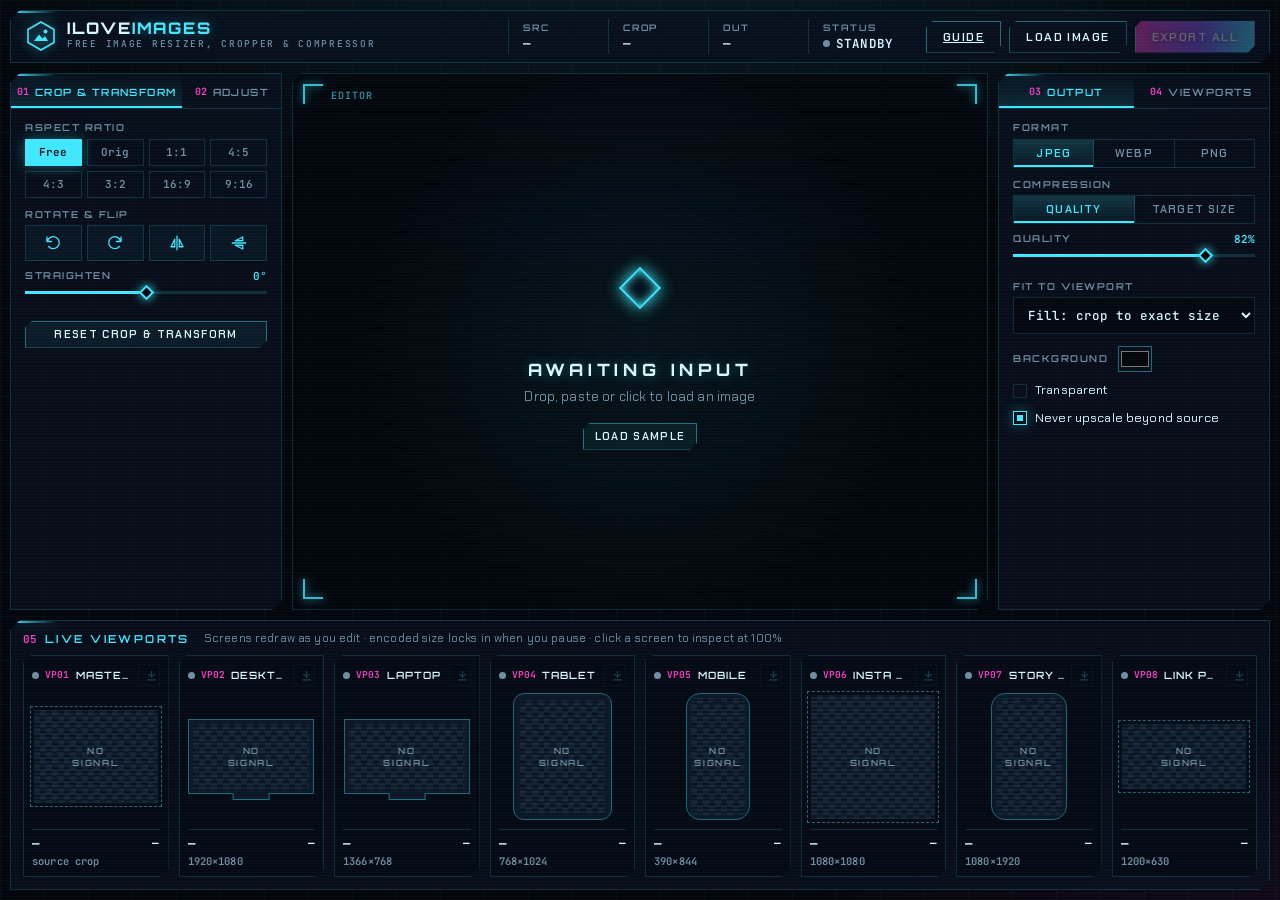
==== commit c40e2fe0: "Make the site SEO-ready with keyword landing pages - Generate pages from src/template.html via scrip" ====
--- a/index.html
+++ b/index.html
@@ -3,25 +3,170 @@
 <head>
   <meta charset="utf-8">
   <meta name="viewport" content="width=device-width, initial-scale=1">
-  <title>iLoveImages Forge</title>
-  <meta name="description" content="Crop, edit and export an image to every screen size at once, live, entirely in your browser.">
-  <link rel="icon" href="favicon.svg" type="image/svg+xml">
+  <title>Free Image Resizer, Cropper &amp; Compressor Online | iLoveImages</title>
+  <meta name="description" content="Resize, crop and compress images for desktop, mobile, Instagram, YouTube and more in one go. Free, fast and private: everything runs in your browser.">
+  <link rel="canonical" href="https://iloveimages.webappslab.com/">
+  <meta name="robots" content="index, follow, max-image-preview:large, max-snippet:-1">
+  <meta name="theme-color" content="#03060c">
+  <meta name="color-scheme" content="dark">
+  <meta name="application-name" content="iLoveImages">
+  <meta name="apple-mobile-web-app-title" content="iLoveImages">
+  <meta name="format-detection" content="telephone=no">
+
+  <!-- Icons & PWA manifest -->
+  <link rel="icon" href="/favicon.ico" sizes="48x48">
+  <link rel="icon" href="/favicon.svg" type="image/svg+xml">
+  <link rel="apple-touch-icon" href="/apple-touch-icon.png">
+  <link rel="manifest" href="/site.webmanifest">
+
+  <!-- Open Graph / social previews -->
+  <meta property="og:type" content="website">
+  <meta property="og:site_name" content="iLoveImages">
+  <meta property="og:locale" content="en_US">
+  <meta property="og:url" content="https://iloveimages.webappslab.com/">
+  <meta property="og:title" content="Free Image Resizer, Cropper &amp; Compressor Online | iLoveImages">
+  <meta property="og:description" content="Resize, crop and compress images for desktop, mobile, Instagram, YouTube and more in one go. Free, fast and private: everything runs in your browser.">
+  <meta property="og:image" content="https://iloveimages.webappslab.com/og-image.png">
+  <meta property="og:image:width" content="1200">
+  <meta property="og:image:height" content="630">
+  <meta property="og:image:type" content="image/png">
+  <meta property="og:image:alt" content="iLoveImages editor showing one image cropped and resized live for desktop, tablet, phone and social media">
+  <meta name="twitter:card" content="summary_large_image">
+  <meta name="twitter:title" content="Free Image Resizer, Cropper &amp; Compressor Online | iLoveImages">
+  <meta name="twitter:description" content="Resize, crop and compress images for desktop, mobile, Instagram, YouTube and more in one go. Free, fast and private: everything runs in your browser.">
+  <meta name="twitter:image" content="https://iloveimages.webappslab.com/og-image.png">
+
+  <script type="application/ld+json">
+{
+  "@context": "https://schema.org",
+  "@graph": [
+    {
+      "@type": "WebApplication",
+      "@id": "https://iloveimages.webappslab.com/#app",
+      "name": "iLoveImages: image resizer, cropper and compressor",
+      "url": "https://iloveimages.webappslab.com/",
+      "description": "Resize, crop and compress images for desktop, mobile, Instagram, YouTube and more in one go. Free, fast and private: everything runs in your browser.",
+      "applicationCategory": "MultimediaApplication",
+      "applicationSubCategory": "Image editor",
+      "operatingSystem": "Any",
+      "browserRequirements": "Requires JavaScript and a modern web browser",
+      "isAccessibleForFree": true,
+      "inLanguage": "en",
+      "image": "https://iloveimages.webappslab.com/og-image.png",
+      "screenshot": "https://iloveimages.webappslab.com/og-image.png",
+      "offers": {
+        "@type": "Offer",
+        "price": "0",
+        "priceCurrency": "USD"
+      },
+      "featureList": [
+        "Crop with aspect-ratio lock",
+        "Rotate, flip and straighten",
+        "Brightness, contrast, saturation, hue and filters",
+        "Resize to many screen and social media sizes at once",
+        "Compress to a target file size in KB",
+        "Export JPEG, WebP, PNG and AVIF",
+        "Batch download as ZIP",
+        "Runs locally in the browser, no uploads"
+      ],
+      "publisher": {
+        "@id": "https://iloveimages.webappslab.com/#org"
+      }
+    },
+    {
+      "@type": "FAQPage",
+      "@id": "https://iloveimages.webappslab.com/#faq",
+      "mainEntity": [
+        {
+          "@type": "Question",
+          "name": "Is iLoveImages free?",
+          "acceptedAnswer": {
+            "@type": "Answer",
+            "text": "Yes. Every feature is free with no sign-up, no watermark and no limit on the number of images."
+          }
+        },
+        {
+          "@type": "Question",
+          "name": "Are my images uploaded to a server?",
+          "acceptedAnswer": {
+            "@type": "Answer",
+            "text": "No. Cropping, editing, resizing and compression all happen on your device using your browser. Your photos never leave your computer or phone, so the tool is private and works even on slow connections once the page has loaded."
+          }
+        },
+        {
+          "@type": "Question",
+          "name": "Which image formats are supported?",
+          "acceptedAnswer": {
+            "@type": "Answer",
+            "text": "You can open JPG, PNG, WebP, GIF, BMP, AVIF and HEIC (where your browser supports it). You can export to JPEG, WebP and PNG, and to AVIF in browsers that can encode it."
+          }
+        },
+        {
+          "@type": "Question",
+          "name": "How do I make an image smaller in KB?",
+          "acceptedAnswer": {
+            "@type": "Answer",
+            "text": "Switch Compression to \"Target size\" and enter the maximum file size in KB. The tool finds the highest quality that fits under your limit for every size, and can shrink the dimensions if quality alone is not enough."
+          }
+        },
+        {
+          "@type": "Question",
+          "name": "Can I resize one image to many sizes at once?",
+          "acceptedAnswer": {
+            "@type": "Answer",
+            "text": "Yes. Turn on any built-in viewports (desktop, tablet, mobile, Instagram, YouTube and more) or add your own width and height, then download each file or all of them as a ZIP."
+          }
+        },
+        {
+          "@type": "Question",
+          "name": "Will resizing reduce image quality?",
+          "acceptedAnswer": {
+            "@type": "Answer",
+            "text": "Downscaling uses multi-step, high-quality resampling to keep edges sharp, and the \"Never upscale\" option stops small images from being stretched and blurred. You can inspect every output at 100% before downloading."
+          }
+        }
+      ]
+    },
+    {
+      "@type": "Organization",
+      "@id": "https://iloveimages.webappslab.com/#org",
+      "name": "iLoveImages",
+      "url": "https://iloveimages.webappslab.com/",
+      "logo": "https://iloveimages.webappslab.com/icon-512.png"
+    },
+    {
+      "@type": "WebSite",
+      "@id": "https://iloveimages.webappslab.com/#website",
+      "name": "iLoveImages",
+      "url": "https://iloveimages.webappslab.com/",
+      "description": "Resize, crop and compress images for desktop, mobile, Instagram, YouTube and more in one go. Free, fast and private: everything runs in your browser.",
+      "inLanguage": "en",
+      "publisher": {
+        "@id": "https://iloveimages.webappslab.com/#org"
+      }
+    }
+  ]
+}
+  </script>
   <link rel="preconnect" href="https://fonts.googleapis.com">
   <link rel="preconnect" href="https://fonts.gstatic.com" crossorigin>
-  <link href="https://fonts.googleapis.com/css2?family=Chakra+Petch:wght@400;500;600;700&family=JetBrains+Mono:wght@400;600&family=Orbitron:wght@600;800&display=swap" rel="stylesheet">
-  <link rel="stylesheet" href="styles.css">
+  <!-- Fonts load without blocking first paint -->
+  <link rel="preload" as="style" href="https://fonts.googleapis.com/css2?family=Chakra+Petch:wght@400;500;600;700&family=JetBrains+Mono:wght@400;600&family=Orbitron:wght@600;800&display=swap">
+  <link rel="stylesheet" href="https://fonts.googleapis.com/css2?family=Chakra+Petch:wght@400;500;600;700&family=JetBrains+Mono:wght@400;600&family=Orbitron:wght@600;800&display=swap" media="print" onload="this.media='all'">
+  <noscript><link rel="stylesheet" href="https://fonts.googleapis.com/css2?family=Chakra+Petch:wght@400;500;600;700&family=JetBrains+Mono:wght@400;600&family=Orbitron:wght@600;800&display=swap"></noscript>
+  <link rel="stylesheet" href="/styles.css">
 </head>
 <body>
   <div class="app">
     <!-- ============ HUD top bar ============ -->
     <header class="hud">
-      <div class="logo">
+      <a class="logo" href="/" aria-label="iLoveImages home">
         <svg viewBox="0 0 32 32" aria-hidden="true"><path d="M16 2 29 9.5v13L16 30 3 22.5v-13z" fill="none" stroke="currentColor" stroke-width="1.6"/><path d="M9 21l5-6.5 3.5 4 2.5-2.5 3 5z" fill="currentColor"/><circle cx="20.5" cy="11.5" r="2" fill="currentColor"/></svg>
         <div>
           <div class="logo-name">ILOVE<span>IMAGES</span></div>
-          <div class="logo-sub">IMAGE FORGE · CLIENT-SIDE</div>
-        </div>
-      </div>
+          <h1 class="logo-sub">Free image resizer, cropper &amp; compressor</h1>
+        </div>
+      </a>
       <dl class="readouts">
         <div><dt>SRC</dt><dd id="ro-src">—</dd></div>
         <div><dt>CROP</dt><dd id="ro-crop">—</dd></div>
@@ -29,6 +174,7 @@
         <div><dt>STATUS</dt><dd><span class="led" id="status-led"></span><span id="ro-status">STANDBY</span></dd></div>
       </dl>
       <div class="hud-actions">
+        <a class="btn ghost" href="#guide" id="guide-toggle" aria-controls="guide">Guide</a>
         <label class="btn ghost" for="file-input">Load image</label>
         <input type="file" id="file-input" accept="image/*" hidden>
         <button type="button" class="btn primary" id="download-all" disabled>Export all</button>
@@ -67,7 +213,7 @@
         </div>
         <div class="slider" data-key="straighten">
           <label>Straighten <output></output></label>
-          <input type="range" min="-45" max="45" step="0.5" value="0">
+          <input type="range" min="-45" max="45" step="0.5" value="0" aria-label="Straighten angle in degrees">
         </div>
         <button type="button" class="btn small wide" id="crop-reset">Reset crop &amp; transform</button>
       </div>
@@ -129,7 +275,7 @@
 
         <div class="slider" id="quality-field">
           <label>Quality <output id="quality-out"></output></label>
-          <input type="range" id="quality" min="5" max="100" step="1">
+          <input type="range" id="quality" min="5" max="100" step="1" aria-label="Output quality">
         </div>
         <p class="note" id="png-note" hidden>PNG is lossless. Quality has no effect.</p>
 
@@ -176,11 +322,107 @@
     </section>
   </div>
 
+  <!-- ============ Guide: indexable help content ============ -->
+  <section class="guide" id="guide" aria-labelledby="guide-title">
+    <div class="guide-head">
+      <span class="guide-kicker"><i>//</i>Guide</span>
+      <button type="button" class="btn small" id="guide-close">Close</button>
+    </div>
+    <article>
+      
+      <h2 id="guide-title">Free image resizer, cropper &amp; compressor: free, private and in your browser</h2>
+      <p>iLoveImages is a free online photo editor that turns one picture into every size you need. Crop, rotate, straighten and colour-correct your image, then watch it update live on desktop, laptop, tablet, phone and social media sizes at the same time.</p>
+      <p>Pick JPEG, WebP or PNG, set a quality or a maximum file size in KB, and download each version or all of them as a ZIP. Nothing is uploaded: your images are processed privately on your own device.</p>
+
+      <h2>How to resize, crop and compress an image</h2>
+      <ol>
+        <li>Drop, paste or choose an image (or try the sample).</li>
+        <li>Crop it with a free or locked aspect ratio, then rotate, flip or straighten it.</li>
+        <li>Adjust brightness, contrast, saturation and more, or apply a one-click look.</li>
+        <li>Choose the output format and a quality or target file size.</li>
+        <li>Check every live viewport, then download one size or export them all as a ZIP.</li>
+      </ol>
+
+      <h2>Features</h2>
+      <ul>
+        <li><strong>Live multi-size preview:</strong> every viewport redraws as you crop and edit, then shows the real encoded file size.</li>
+        <li><strong>Crop &amp; transform:</strong> aspect-ratio lock, rotate, flip and straighten.</li>
+        <li><strong>Adjust:</strong> brightness, contrast, saturation, hue, mono, sepia, blur, vignette and one-click looks.</li>
+        <li><strong>Compression:</strong> pick a quality, or a maximum size in KB and let the tool find the best quality.</li>
+        <li><strong>Formats:</strong> JPEG, WebP, PNG and AVIF (where supported), with transparent backgrounds.</li>
+        <li><strong>Private:</strong> no uploads, no account, no watermark.</li>
+      </ul>
+
+      <h2>Built-in image sizes</h2>
+      <table>
+        <thead><tr><th scope="col">Viewport</th><th scope="col">Pixels</th><th scope="col">Best for</th></tr></thead>
+        <tbody>
+          <tr><td>Desktop</td><td>1920 × 1080</td><td>Full HD screens, hero banners, wallpapers</td></tr>
+          <tr><td>Laptop</td><td>1366 × 768</td><td>Common laptop screens</td></tr>
+          <tr><td>Tablet</td><td>768 × 1024</td><td>iPad and tablets in portrait</td></tr>
+          <tr><td>Mobile</td><td>390 × 844</td><td>Modern phone screens</td></tr>
+          <tr><td>Instagram post</td><td>1080 × 1080</td><td>Square feed posts (1:1)</td></tr>
+          <tr><td>Instagram portrait</td><td>1080 × 1350</td><td>Portrait feed posts (4:5)</td></tr>
+          <tr><td>Story / Reel</td><td>1080 × 1920</td><td>Instagram, Facebook and WhatsApp stories, Reels, Shorts, TikTok (9:16)</td></tr>
+          <tr><td>Link preview</td><td>1200 × 630</td><td>Open Graph images for Facebook, LinkedIn, X and Slack</td></tr>
+          <tr><td>YouTube thumbnail</td><td>1280 × 720</td><td>Video thumbnails (16:9)</td></tr>
+          <tr><td>Thumbnail</td><td>300 × 300</td><td>Product grids and avatars</td></tr>
+          <tr><td>App icon</td><td>512 × 512</td><td>PWA and store icons</td></tr>
+        </tbody>
+      </table>
+      <p>Need something else? Add any custom width and height in the Viewports tab.</p>
+
+      <h2>Frequently asked questions</h2>
+      <details>
+        <summary>Is iLoveImages free?</summary>
+        <p>Yes. Every feature is free with no sign-up, no watermark and no limit on the number of images.</p>
+      </details>
+      <details>
+        <summary>Are my images uploaded to a server?</summary>
+        <p>No. Cropping, editing, resizing and compression all happen on your device using your browser. Your photos never leave your computer or phone, so the tool is private and works even on slow connections once the page has loaded.</p>
+      </details>
+      <details>
+        <summary>Which image formats are supported?</summary>
+        <p>You can open JPG, PNG, WebP, GIF, BMP, AVIF and HEIC (where your browser supports it). You can export to JPEG, WebP and PNG, and to AVIF in browsers that can encode it.</p>
+      </details>
+      <details>
+        <summary>How do I make an image smaller in KB?</summary>
+        <p>Switch Compression to &quot;Target size&quot; and enter the maximum file size in KB. The tool finds the highest quality that fits under your limit for every size, and can shrink the dimensions if quality alone is not enough.</p>
+      </details>
+      <details>
+        <summary>Can I resize one image to many sizes at once?</summary>
+        <p>Yes. Turn on any built-in viewports (desktop, tablet, mobile, Instagram, YouTube and more) or add your own width and height, then download each file or all of them as a ZIP.</p>
+      </details>
+      <details>
+        <summary>Will resizing reduce image quality?</summary>
+        <p>Downscaling uses multi-step, high-quality resampling to keep edges sharp, and the &quot;Never upscale&quot; option stops small images from being stretched and blurred. You can inspect every output at 100% before downloading.</p>
+      </details>
+
+      <h2>More free image tools</h2>
+      <nav aria-label="Image tools">
+        <ul class="tool-links">
+          <li><a href="/resize-image-for-instagram/">Resize image for Instagram</a></li>
+          <li><a href="/resize-image-for-youtube-thumbnail/">YouTube thumbnail resizer</a></li>
+          <li><a href="/compress-image-to-100kb/">Compress image to 100 KB</a></li>
+          <li><a href="/compress-image-to-50kb/">Compress image to 50 KB</a></li>
+          <li><a href="/crop-image/">Crop image online</a></li>
+          <li><a href="/convert-image-to-webp/">Convert image to WebP</a></li>
+          <li><a href="/responsive-image-generator/">Responsive image generator</a></li>
+        </ul>
+      </nav>
+    </article>
+    <footer class="guide-foot">© 2026 iLoveImages · Images are processed on your device and never uploaded.</footer>
+  </section>
+
+  <noscript>
+    <p class="noscript">iLoveImages runs entirely in your browser and needs JavaScript to resize, crop and compress images. Please enable JavaScript and reload the page.</p>
+  </noscript>
+
   <dialog id="lightbox">
     <div class="lb-head"><span id="lb-title"></span><button type="button" class="btn small" id="lb-close">Close</button></div>
     <div class="lb-body checker"><img id="lb-img" alt=""></div>
   </dialog>
 
-  <script type="module" src="app.js"></script>
+  <script type="module" src="/app.js"></script>
 </body>
 </html>
--- a/styles.css
+++ b/styles.css
@@ -140,11 +140,11 @@
   padding: 8px 14px;
   flex-wrap: wrap;
 }
-.logo { display: flex; align-items: center; gap: 10px; color: var(--cyan); }
+.logo { display: flex; align-items: center; gap: 10px; color: var(--cyan); text-decoration: none; }
 .logo svg { width: 32px; height: 32px; filter: drop-shadow(0 0 6px rgba(64, 232, 255, 0.6)); }
 .logo-name { font: 800 16px/1 var(--font-display); letter-spacing: 0.12em; color: var(--text); }
 .logo-name span { color: var(--cyan); text-shadow: var(--glow); }
-.logo-sub { font: 500 9.5px/1.7 var(--font-mono); color: var(--muted); letter-spacing: 0.18em; }
+.logo-sub { margin: 0; font: 500 9.5px/1.7 var(--font-mono); color: var(--muted); letter-spacing: 0.18em; text-transform: uppercase; }
 
 .readouts { display: flex; margin: 0 0 0 auto; flex-wrap: wrap; }
 .readouts > div { padding: 2px 14px; border-left: 1px solid var(--line); min-width: 100px; }
@@ -713,3 +713,102 @@
   .vp-card { flex-basis: calc(50% - 5px); height: 230px; }
   .deck-head { flex-wrap: wrap; row-gap: 4px; }
 }
+
+/* ---------------------------------------------------------------------
+   Guide: slide-over drawer on desktop, normal page section on small screens
+   --------------------------------------------------------------------- */
+.guide {
+  position: fixed;
+  z-index: 60;
+  top: 10px; right: 10px; bottom: 10px;
+  width: min(560px, calc(100vw - 20px));
+  display: flex;
+  flex-direction: column;
+  background: rgba(5, 11, 20, 0.97);
+  border: 1px solid var(--line-strong);
+  box-shadow: 0 0 40px rgba(64, 232, 255, 0.18);
+  transform: translateX(calc(100% + 20px));
+  visibility: hidden;
+  transition: transform 0.25s ease, visibility 0s linear 0.25s;
+}
+.guide.open { transform: none; visibility: visible; transition: transform 0.25s ease; }
+.guide-head {
+  display: flex; align-items: center; justify-content: space-between;
+  padding: 10px 14px;
+  border-bottom: 1px solid var(--line);
+}
+.guide-kicker { font: 600 11px/1 var(--font-display); letter-spacing: 0.22em; text-transform: uppercase; color: var(--cyan); }
+.guide-kicker i { font-style: normal; color: var(--magenta); margin-right: 6px; }
+.guide article {
+  flex: 1;
+  overflow-y: auto;
+  padding: 6px 20px 20px;
+  scrollbar-width: thin;
+  scrollbar-color: var(--line-strong) transparent;
+  font-size: 14.5px;
+  line-height: 1.6;
+  color: #b9d6e3;
+}
+.guide h2 {
+  margin: 22px 0 10px;
+  font-size: 12px;
+  line-height: 1.5;
+}
+.guide h2:first-of-type { margin-top: 14px; }
+.guide p { margin: 0 0 10px; }
+.guide ol, .guide ul { margin: 0 0 10px; padding-left: 20px; }
+.guide li { margin: 4px 0; }
+.guide li::marker { color: var(--cyan); font-family: var(--font-mono); }
+.guide strong { color: var(--text); }
+.guide a { color: var(--cyan); text-underline-offset: 3px; }
+.guide a:hover { color: #fff; text-shadow: var(--glow); }
+.guide table { width: 100%; border-collapse: collapse; margin: 0 0 10px; font-size: 13px; }
+.guide th, .guide td { text-align: left; padding: 6px 8px; border-bottom: 1px solid var(--line); vertical-align: top; }
+.guide th { font: 600 9.5px/1.4 var(--font-display); letter-spacing: 0.14em; text-transform: uppercase; color: var(--muted); }
+.guide td:nth-child(2) { font-family: var(--font-mono); color: var(--text); white-space: nowrap; }
+.guide details { border: 1px solid var(--line); margin: 0 0 6px; }
+.guide summary {
+  padding: 9px 12px;
+  cursor: pointer;
+  color: var(--text);
+  font-weight: 600;
+  list-style: none;
+}
+.guide summary::-webkit-details-marker { display: none; }
+.guide summary::before { content: "+"; display: inline-block; width: 18px; color: var(--magenta); font-family: var(--font-mono); }
+.guide details[open] summary::before { content: "−"; }
+.guide details p { padding: 0 12px 10px 30px; margin: 0; }
+.guide .tool-links { list-style: none; padding: 0; display: grid; grid-template-columns: 1fr 1fr; gap: 6px; }
+.guide .tool-links a {
+  display: block;
+  padding: 8px 10px;
+  border: 1px solid var(--line);
+  text-decoration: none;
+  font-size: 13px;
+}
+.guide .tool-links a:hover { border-color: var(--cyan); background: rgba(64, 232, 255, 0.08); }
+.crumbs { margin-top: 14px; font: 500 11px/1.4 var(--font-mono); color: var(--muted); }
+.crumbs a { color: var(--muted); }
+.guide-foot { padding: 10px 20px; border-top: 1px solid var(--line); font-size: 11.5px; color: var(--muted); }
+
+@media (max-width: 1000px), (max-height: 600px) {
+  .guide {
+    position: static;
+    width: auto;
+    margin: 0 10px 10px;
+    transform: none;
+    visibility: visible;
+    box-shadow: none;
+    border-color: var(--line);
+    background: var(--panel);
+  }
+  .guide article { overflow: visible; }
+  #guide-close { display: none; }
+}
+@media (max-width: 640px) {
+  .guide { margin: 0 8px 8px; }
+  .guide article { padding: 4px 14px 16px; }
+  .guide .tool-links { grid-template-columns: 1fr; }
+}
+
+.noscript { margin: 10px; padding: 12px 14px; border-left: 2px solid var(--amber); background: rgba(255, 181, 71, 0.08); }
